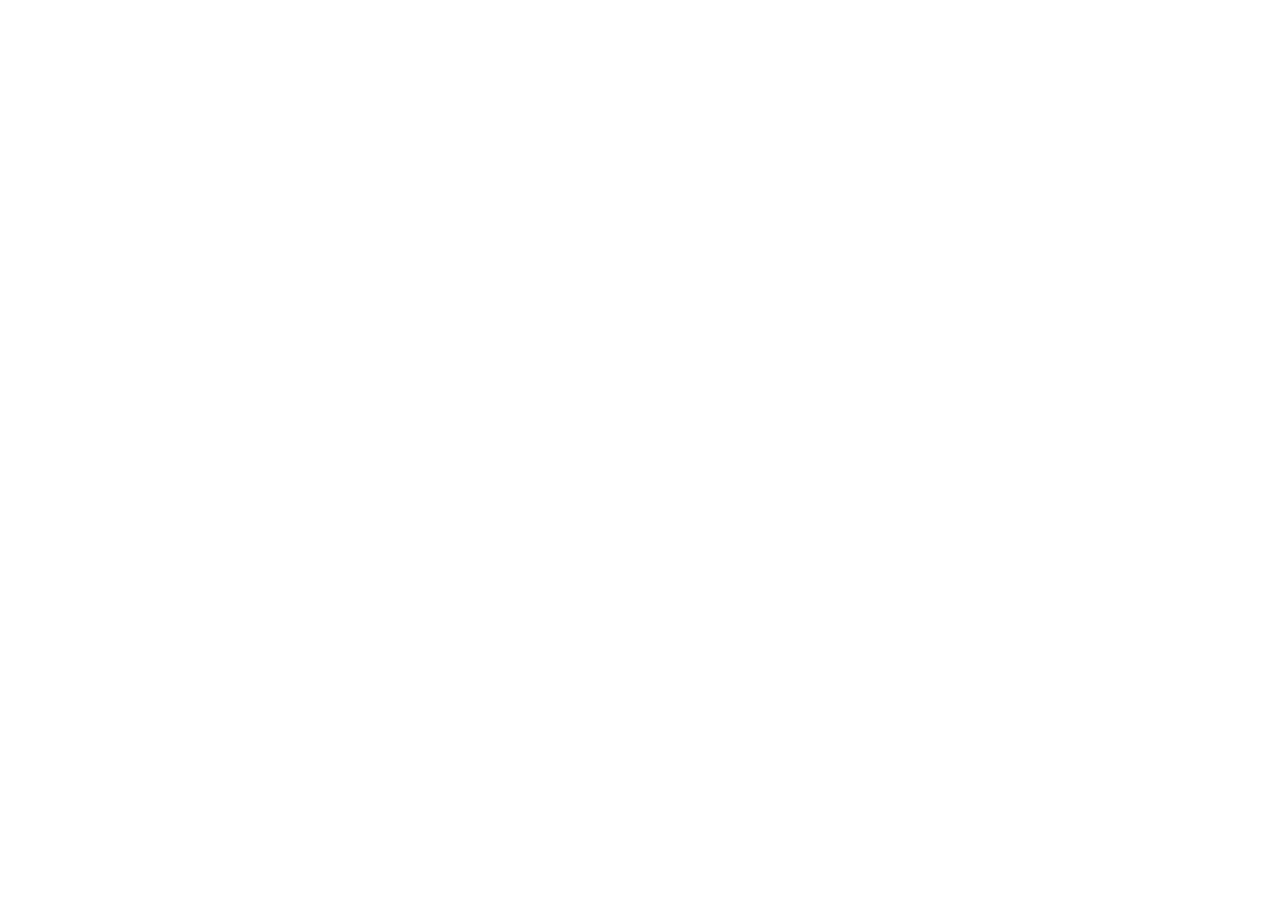
==== index.html @ eca18fe5 "fav icon || 1" ====
<!doctype html>
<html lang="ar" dir="rtl">

<head>
    <meta charset="utf-8">
    <meta name="viewport" content="width=device-width, initial-scale=1">

    <title>Romoz || رموز - الصفحة الرئيسية</title>

    <!-- Desription | Author | Keywords -->
    <meta name="description" content="Romoz Digital Agency">
    <meta name="keywords" content="Branding, Identity Design, Romoz, ramz, رموز, رمز, Tech-Driven Solutions">
    <meta name="author" content="Romoz Agency">
    <meta name="theme-color" content="#ffffff">

    <!-- Favicon -->
    <link rel="icon" type="image/png" href="./assets/media/favicon/favicon-96x96.png" sizes="96x96" />
    <link rel="icon" type="image/svg+xml" href="./assets/media/favicon/favicon.svg" />
    <link rel="shortcut icon" href="./assets/media/favicon/favicon.ico" />
    <link rel="apple-touch-icon" sizes="180x180" href="./assets/media/favicon/apple-touch-icon.png" />
    <meta name="apple-mobile-web-app-title" content="Romoz" />
    <link rel="manifest" href="./assets/media/favicon/site.webmanifest" />

    <!-- Fonts -->
   
    <link href="./assets/css/css.css.css" rel="stylesheet" />
</head>

<body>


    <!-- scripts -->
    <script src="./vendors/bootstrap.bundle.min.js"></script>
</body>

</html>
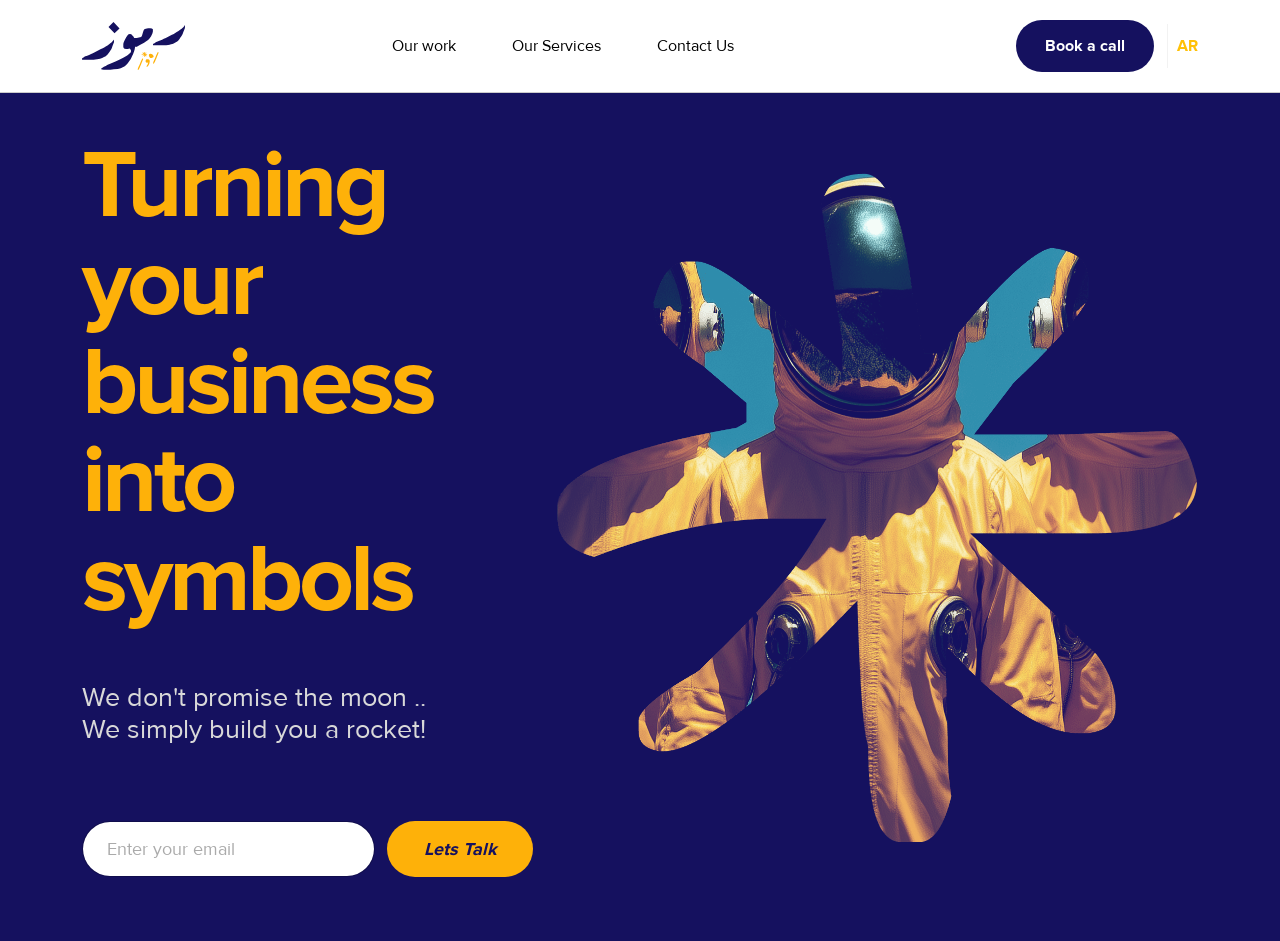
==== commit 02501762: "refactor: update CSS structure and add Proxima Nova font styles; modify HTML layout for improved hea" ====
--- a/index.html
+++ b/index.html
@@ -1,5 +1,5 @@
 <!doctype html>
-<html lang="ar" dir="rtl">
+<html lang="en" dir="ltr">
 
 <head>
     <meta charset="utf-8">
@@ -22,15 +22,78 @@
     <link rel="manifest" href="./assets/media/favicon/site.webmanifest" />
 
     <!-- Fonts -->
-   
-    <link href="./assets/css/css.css.css" rel="stylesheet" />
+
+    <link href="./assets/css/css.css" rel="stylesheet" />
 </head>
 
 <body>
 
+    <header class="rmz-header">
+        <div class="container">
+            <div class="rmz-header__content">
+                <nav class="navbar navbar-expand-lg navbar-light">
+                    <a class="navbar-brand" href="">
+                        <img src="./assets/media/logo1.svg" alt="Romoz Logo" />
+                    </a>
+                    <button class="navbar-toggler" type="button" data-bs-toggle="collapse" data-bs-target="#navbarNav"
+                        aria-controls="navbarNav" aria-expanded="false" aria-label="Toggle navigation">
+                        <span class="navbar-toggler-icon"></span>
+                    </button>
+                    <div class="collapse navbar-collapse" id="navbarNav">
+                        <ul class="navbar-nav ms-auto">
+                            <li class="nav-item">
+                                <a class="nav-link active" aria-current="page" href="">Our work</a>
+                            </li>
+                            <li class="nav-item">
+                                <a class="nav-link" href="">Our Services</a>
+                            </li>
+                            <li class="nav-item">
+                                <a class="nav-link" href="">Contact Us</a>
+                            </li>
+                        </ul>
+                    </div>
+                </nav>
+                <div class="header-toolbar">
+                    <a href="" class="rmz-btn btn-primary">Book a call</a>
+                    <a href="" class="rmz-btn btn-link text-warning">AR</a>
+                </div>
+            </div>
+        </div>
+
+    </header>
+
+    <main>
+        <section class="rmz-hero">
+            <div class="container">
+                <div class="row align-items-center">
+                    <div class="col-lg-5">
+                        <div class="rmz-hero__content">
+                            <h1 class="rmz-hero__title">Turning your business into symbols</h1>
+                            <p class="rmz-hero__desc">
+                                We don't promise the moon .. 
+                                <br>
+                                We simply build you a rocket!
+                            </p>
+                            <form>
+                                <div class="rmz-subscription-form">
+                                    <input type="email" class="form-control" placeholder="Enter your email" />
+                                    <button class="rmz-btn btn-secondary">Lets Talk</button>
+                                </div>
+                            </form>
+                        </div>
+                    </div>
+                    <div class="col-lg-7">
+                        <div class="rmz-hero__img">
+                            <img src="./assets/media/hero.png" alt="image of 3 astronauts" width="100%"/>
+                        </div>
+                    </div>
+                </div>
+            </div>
+        </section>
+    </main>
 
     <!-- scripts -->
-    <script src="./vendors/bootstrap.bundle.min.js"></script>
+    <script src="./assets/vendors/bootstrap.bundle.min.js"></script>
 </body>
 
 </html>
--- a/assets/css/css.css
+++ b/assets/css/css.css
@@ -0,0 +1,242 @@
+@import url("../vendors/bootstrap.min.css");
+
+/*=============*/
+/* Fonts */
+/* font weight light */
+@font-face {
+  font-family: "Proxima Nova";
+  src: url("../fonts/proximanova_light.otf");
+  src: url("../fonts/proximanova_light.otf") format("opentype");
+  font-weight: 300;
+  font-style: normal;
+}
+/* font weight normal */
+@font-face {
+  font-family: "Proxima Nova";
+  src: url("../fonts/proximanova_regular.ttf");
+  src: url("../fonts/proximanova_regular.ttf") format("truetype");
+  font-weight: 400;
+  font-style: normal;
+}
+/* font weight bold */
+@font-face {
+  font-family: "Proxima Nova";
+  src: url("../fonts/proximanova_bold.otf");
+  src: url("../fonts/proximanova_bold.otf") format("opentype");
+  font-weight: 700;
+  font-style: normal;
+}
+/* font weight Extar bold */
+@font-face {
+  font-family: "Proxima Nova";
+  src: url("../fonts/proximanova_extrabold.otf");
+  src: url("../fonts/proximanova_extrabold.otf") format("opentype");
+  font-weight: 900;
+  font-style: normal;
+}
+/* font weight heavy */
+@font-face {
+  font-family: "Proxima Nova";
+  src: url("../fonts/proximanova_black.ttf");
+  src: url("../fonts/proximanova_black.otf") format("opentype"),
+    url("../fonts/proximanova_black.ttf") format("truetype");
+  font-weight: 900;
+  font-style: normal;
+}
+
+/*=============*/
+/* Reset Style */
+body,
+h1,
+h2,
+h3,
+h4,
+h5,
+h6,
+p {
+  margin: 0;
+}
+a {
+  text-decoration: none;
+  transition: 0.2s all ease-in-out;
+  cursor: pointer;
+}
+a:-webkit-any-link:focus-visible {
+  outline: 0px;
+}
+p {
+  margin: 0;
+}
+ul {
+  list-style: none;
+  padding: 0;
+  margin: 0;
+}
+img {
+  width: 100%;
+}
+/*=============*/
+/* Body | RTL */
+body {
+  color: var(--clr-body);
+  background: var(--bg-body);
+  font-size: 16px;
+  font-weight: 400;
+  font-family: "Proxima Nova", sans-serif;
+}
+/*=============*/
+/* Variables */
+:root {
+  --bg-body: #ffffff;
+  --clr-body: #000000;
+  --clr-primary: #15115f;
+  --clr-secondary: #feb109;
+  --clr-warning: #f7a022;
+  --clr-success: #09ca5f;
+  --clr-gray: #c2c6cd;
+  --clr-gray-1: #edeffe;
+}
+/*=============*/
+/* Components */
+.rmz-btn {
+  display: inline-flex;
+  align-items: center;
+  justify-content: center;
+  padding: 16px 29px;
+  border-radius: 40vw;
+  text-decoration: none;
+  font-size: 16px;
+  line-height: 20px;
+  font-weight: 600;
+}
+.rmz-btn.btn-primary {
+  background: var(--clr-primary);
+  color: white;
+}
+.rmz-btn.btn-link {
+  padding: 0;
+}
+.rmz-btn.btn-secondary{
+  background: var(--clr-secondary);
+  color: var(--clr-primary);
+ 
+}
+/*=============*/
+/* Header */
+.rmz-header {
+  border-bottom: 1px solid rgba(0, 0, 0, 0.2);
+}
+.rmz-header .rmz-header__content {
+  display: flex;
+  align-items: center;
+  justify-content: space-between;
+  gap: 1rem;
+  padding: 20px 0;
+}
+.rmz-header .rmz-header__content .navbar {
+  flex: 1.5;
+  padding-block: 0;
+}
+.rmz-header .rmz-header__content .navbar .navbar-collapse {
+  justify-content: center;
+}
+.rmz-header .rmz-header__content .navbar-nav {
+  gap: 2.5rem;
+  justify-content: flex-end;
+  width: 100%;
+}
+.rmz-header .rmz-header__content .navbar-brand {
+  padding: 0;
+}
+.rmz-header .rmz-header__content .navbar-nav .nav-link {
+  color: #000000;
+  font-weight: 400;
+  font-size: 1rem;
+  line-height: 20px;
+}
+.rmz-header .rmz-header__content .header-toolbar {
+  flex: 1;
+  display: flex;
+  align-items: center;
+  justify-content: flex-end;
+  gap: 23px;
+  position: relative;
+  flex-wrap: wrap;
+}
+.rmz-header .rmz-header__content .header-toolbar:before {
+  content: "";
+  position: absolute;
+  width: 1px;
+  height: 44px;
+  inset-inline-end: 30px;
+  background-color: #000000;
+  opacity: 0.05;
+}
+/*=============*/
+/* Hero */
+.rmz-hero {
+  background: var(--clr-primary);
+  padding-block: 2.8rem 4rem;
+  padding-inline: 1.5rem;
+}
+.rmz-hero .rmz-hero__content .rmz-hero__title {
+  font-size: 96px;
+  font-weight: 700;
+  line-height: 98.5px;
+  letter-spacing: -4px;
+  color: var(--clr-secondary);
+  margin-bottom: 52px;
+}
+.rmz-hero .rmz-hero__content .rmz-hero__desc {
+  font-size: 27px;
+  font-weight: 400;
+  line-height: 32px;
+  color: #d9d9d9;
+  margin-bottom: 75px;
+}
+.rmz-hero .rmz-subscription-form {
+  display: flex;
+  align-items: center;
+  gap: 12px;
+}
+.rmz-hero .rmz-subscription-form .form-control {
+  padding: 16px 24px;
+  font-size: 18px;
+  font-weight: 400;
+  line-height: 18px;
+  color: #AAAAAA;
+  border-radius: 4vw;
+  max-width: 75%;
+  border: 1px solid rgba(0, 0, 0 ,0.2);
+  color: #000;
+  max-width: 340px;
+}
+.rmz-hero .rmz-subscription-form .form-control::placeholder{color:#AAAAAA;}
+.rmz-hero .rmz-subscription-form .form-control:focus-visible,
+.rmz-hero .rmz-subscription-form .form-control:focus{
+  box-shadow: 0 0 0px 2px var(--clr-secondary);
+  border-color: var(--clr-secondary);
+}
+.rmz-hero .rmz-subscription-form .rmz-btn{
+  font-size: 18px;
+  font-style: italic;
+  font-weight: 700;
+  line-height: 20px;
+  min-width: 146px;
+  border-color: transparent;
+}
+.rmz-hero .rmz-subscription-form .rmz-btn:focus,
+.rmz-hero .rmz-subscription-form .rmz-btn:focus-visible {
+    border-color: var(--clr-primary);
+    outline: 2px solid var(--clr-secondary);
+}
+.rmz-hero .rmz-hero__img {
+  max-width: 640px;
+  mix-blend-mode: lighten;
+}
+
+/*=============*/
+/* General */
+.text-warning {
+  color: var(--clr-warning);
+}
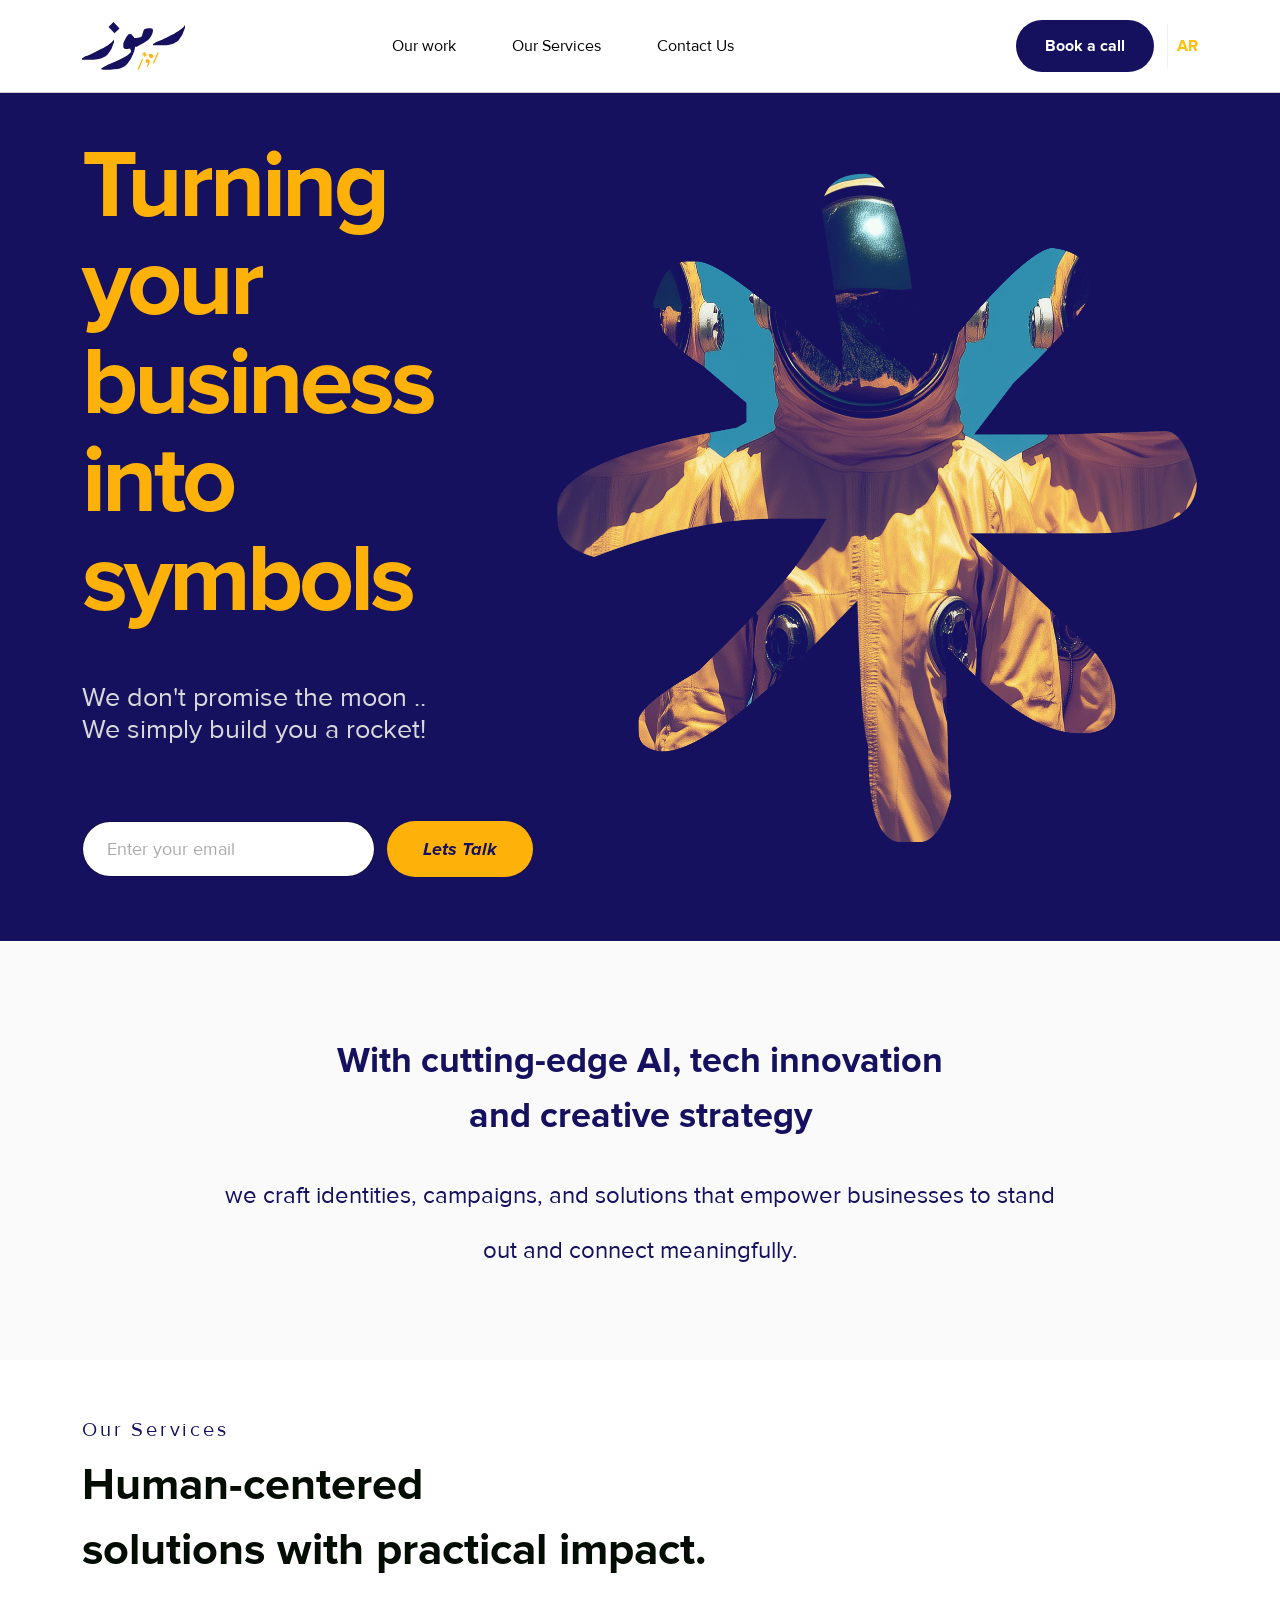
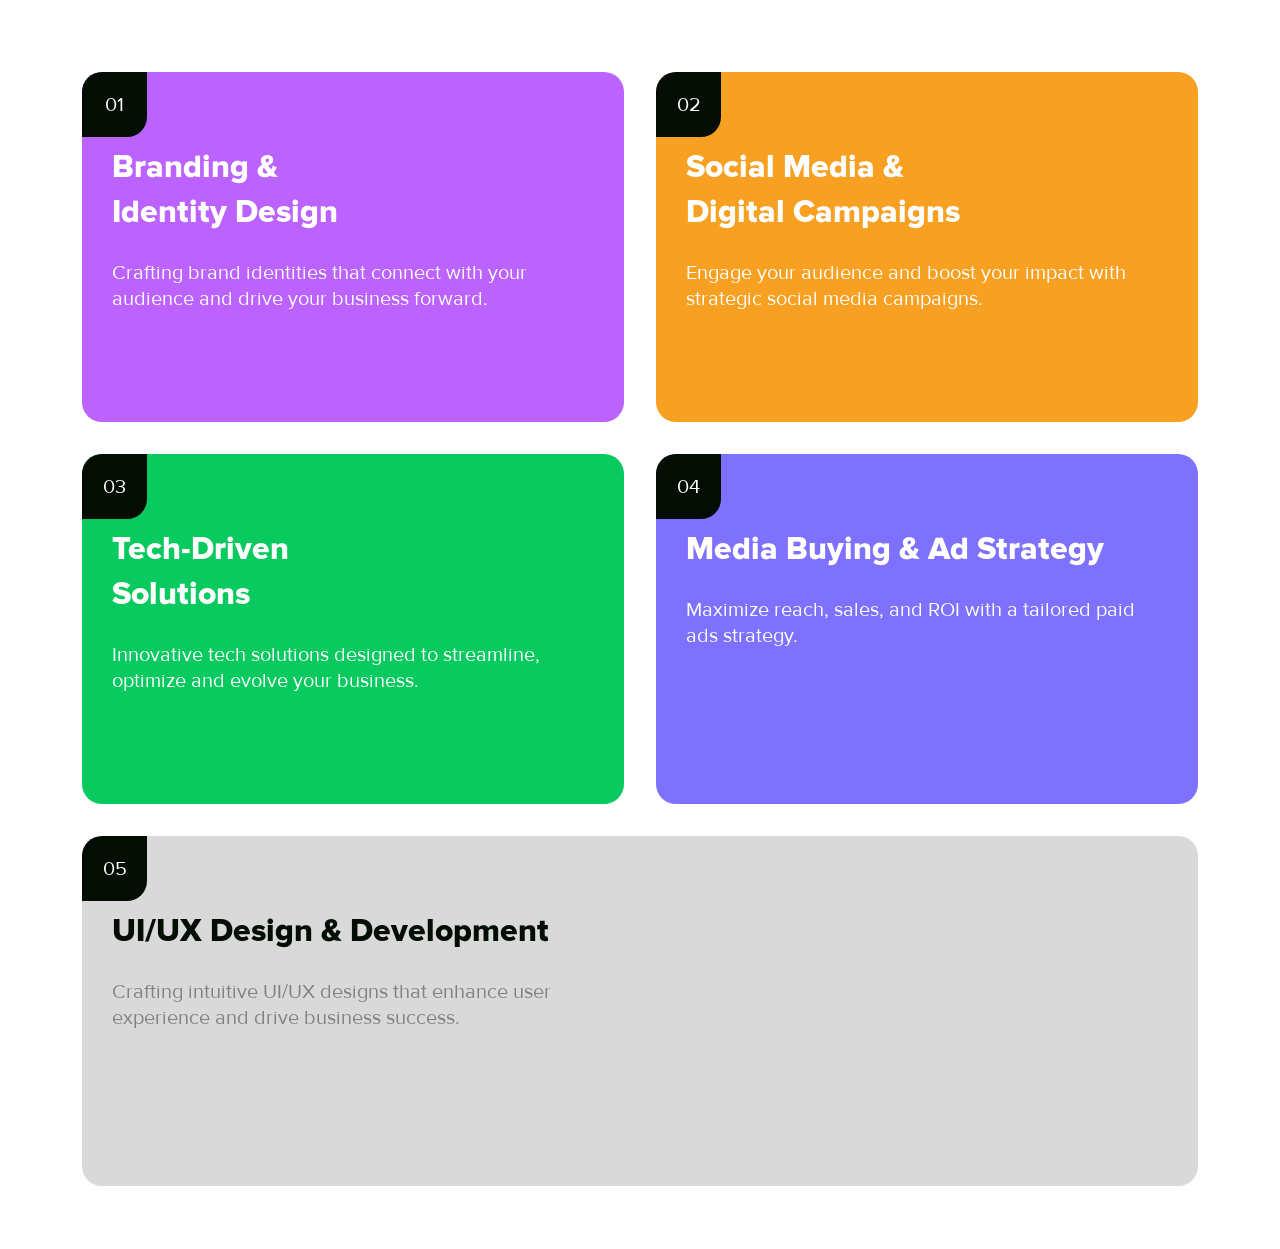
==== commit fce45d5c: "feat: add Proxima Nova font styles and new sections for About and Services in HTML" ====
--- a/index.html
+++ b/index.html
@@ -70,7 +70,7 @@
                         <div class="rmz-hero__content">
                             <h1 class="rmz-hero__title">Turning your business into symbols</h1>
                             <p class="rmz-hero__desc">
-                                We don't promise the moon .. 
+                                We don't promise the moon ..
                                 <br>
                                 We simply build you a rocket!
                             </p>
@@ -84,10 +84,69 @@
                     </div>
                     <div class="col-lg-7">
                         <div class="rmz-hero__img">
-                            <img src="./assets/media/hero.png" alt="image of 3 astronauts" width="100%"/>
+                            <img src="./assets/media/hero.png" alt="image of 3 astronauts" width="100%" />
                         </div>
                     </div>
                 </div>
+            </div>
+        </section>
+
+        <section class="rmz-about">
+            <div class="container">
+                <div class="row justify-content-center">
+                    <div class="col-lg-9 col-md-12">
+                        <div class="rmz-about__content">
+                            <h2 class="rmz-about__title">With cutting-edge AI, tech innovation and creative strategy
+                            </h2>
+                            <p class="rmz-about__desc">
+                                we craft identities, campaigns, and solutions that empower businesses to stand out and
+                                connect meaningfully.
+                            </p>
+                        </div>
+                    </div>
+                </div>
+            </div>
+        </section>
+
+        <section class="rmz-services">
+            <div class="container">
+                <h2 class="rmz-services__subtitle">Our Services</h2>
+                <h3 class="rmz-services__title">
+                    <span>Human-centered </span>
+                    solutions with practical impact.
+                </h3>
+                <ul class="rmz-services__list">
+                    <li class="service-item">
+                        <h4 class="service-item__title">Branding & Identity Design</h4>
+                        <p class="service-item__desc">
+                            Crafting brand identities that connect with your audience and drive your business forward.
+                        </p>
+                    </li>
+                    <li class="service-item">
+                        <h4 class="service-item__title">Social Media & Digital Campaigns</h4>
+                        <p class="service-item__desc">
+                            Engage your audience and boost your impact with strategic social media campaigns.
+                        </p>
+                    </li>
+                    <li class="service-item">
+                        <h4 class="service-item__title">Tech-Driven Solutions</h4>
+                        <p class="service-item__desc">
+                            Innovative tech solutions designed to streamline, optimize and evolve your business.
+                        </p>
+                    </li>
+                    <li class="service-item">
+                        <h4 class="service-item__title">Media Buying & Ad Strategy</h4>
+                        <p class="service-item__desc">
+                            Maximize reach, sales, and ROI with a tailored paid ads strategy.
+                        </p>
+                    </li>
+                    <li class="service-item">
+                        <h4 class="service-item__title">UI/UX Design & Development</h4>
+                        <p class="service-item__desc">
+                            Crafting intuitive UI/UX designs that enhance user experience and drive business success.
+                        </p>
+                    </li>
+                </ul>
             </div>
         </section>
     </main>
--- a/assets/css/css.css
+++ b/assets/css/css.css
@@ -26,15 +26,23 @@
   font-weight: 700;
   font-style: normal;
 }
+/* font weight bold talic */
+@font-face {
+  font-family: "Proxima Nova";
+  src: url("../fonts/proximanova_boldit.otf");
+  src: url("../fonts/proximanova_boldit.otf") format("opentype");
+  font-weight: 700;
+  font-style: italic;
+}
 /* font weight Extar bold */
 @font-face {
   font-family: "Proxima Nova";
   src: url("../fonts/proximanova_extrabold.otf");
   src: url("../fonts/proximanova_extrabold.otf") format("opentype");
-  font-weight: 900;
-  font-style: normal;
-}
-/* font weight heavy */
+  font-weight: 800;
+  font-style: normal;
+}
+/* font weight black */
 @font-face {
   font-family: "Proxima Nova";
   src: url("../fonts/proximanova_black.ttf");
@@ -42,6 +50,14 @@
     url("../fonts/proximanova_black.ttf") format("truetype");
   font-weight: 900;
   font-style: normal;
+}
+/* font weight black Italic*/
+@font-face {
+  font-family: "Proxima Nova";
+  src: url("../fonts/proximanova_blackit.otf");
+  src: url("../fonts/proximanova_blackit.otf") format("opentype");
+  font-weight: 900;
+  font-style: italic;
 }
 
 /*=============*/
@@ -95,6 +111,9 @@
   --clr-success: #09ca5f;
   --clr-gray: #c2c6cd;
   --clr-gray-1: #edeffe;
+
+  --clr-third: #BB62FF;
+  --clr-info: #7E71FE;
 }
 /*=============*/
 /* Components */
@@ -116,10 +135,9 @@
 .rmz-btn.btn-link {
   padding: 0;
 }
-.rmz-btn.btn-secondary{
+.rmz-btn.btn-secondary {
   background: var(--clr-secondary);
   color: var(--clr-primary);
- 
 }
 /*=============*/
 /* Header */
@@ -204,20 +222,22 @@
   font-size: 18px;
   font-weight: 400;
   line-height: 18px;
-  color: #AAAAAA;
+  color: #aaaaaa;
   border-radius: 4vw;
   max-width: 75%;
-  border: 1px solid rgba(0, 0, 0 ,0.2);
+  border: 1px solid rgba(0, 0, 0, 0.2);
   color: #000;
   max-width: 340px;
 }
-.rmz-hero .rmz-subscription-form .form-control::placeholder{color:#AAAAAA;}
+.rmz-hero .rmz-subscription-form .form-control::placeholder {
+  color: #aaaaaa;
+}
 .rmz-hero .rmz-subscription-form .form-control:focus-visible,
-.rmz-hero .rmz-subscription-form .form-control:focus{
+.rmz-hero .rmz-subscription-form .form-control:focus {
   box-shadow: 0 0 0px 2px var(--clr-secondary);
   border-color: var(--clr-secondary);
 }
-.rmz-hero .rmz-subscription-form .rmz-btn{
+.rmz-hero .rmz-subscription-form .rmz-btn {
   font-size: 18px;
   font-style: italic;
   font-weight: 700;
@@ -227,16 +247,140 @@
 }
 .rmz-hero .rmz-subscription-form .rmz-btn:focus,
 .rmz-hero .rmz-subscription-form .rmz-btn:focus-visible {
-    border-color: var(--clr-primary);
-    outline: 2px solid var(--clr-secondary);
+  border-color: var(--clr-primary);
+  outline: 2px solid var(--clr-secondary);
 }
 .rmz-hero .rmz-hero__img {
   max-width: 640px;
   mix-blend-mode: lighten;
 }
+/*=============*/
+/* About */
+.rmz-about {
+  background: #fafafa;
+  padding-block: 93px 82px;
+  padding-inline: 24px;
+  position: relative;
+}
+.rmz-about .rmz-about__content .rmz-about__title {
+  font-size: 36px;
+  font-weight: 700;
+  line-height: 55px;
+  text-align: center;
+
+  margin-inline: auto;
+  color: var(--clr-primary);
+  margin-bottom: 24px;
+}
+@media screen and (min-width: 992px) {
+  .rmz-about .rmz-about__content .rmz-about__title {
+    max-width: 640px;
+  }
+}
+.rmz-about .rmz-about__content .rmz-about__desc {
+  font-size: 24px;
+  font-weight: 400;
+  line-height: 55px;
+  text-align: center;
+  color: var(--clr-primary);
+}
+/*=============*/
+/* Services */
+.rmz-services {
+  padding: 63px;
+  position: relative;
+}
+.rmz-services .rmz-services__subtitle {
+  font-size: 20px;
+  font-weight: 400;
+  line-height: 14px;
+  letter-spacing: 2.8px;
+  margin-bottom: 1rem;
+  color: var(--clr-primary);
+}
+.rmz-services .rmz-services__title {
+  font-size: 45px;
+  font-weight: 700;
+  line-height: 64.4px;
+  color: #030d03;
+  margin-bottom: 90px;
+}
+@media screen and (min-width: 992px) {
+  .rmz-services .rmz-services__title > span {
+    display: block;
+  }
+}
+.rmz-services .rmz-services__list {
+  display: flex;
+  align-items: center;
+  gap: 32px;
+  flex-wrap: wrap;
+  counter-reset: service-counter;
+}
+.rmz-services .rmz-services__list .service-item {
+  min-height: 350px;
+  min-width: 356px;
+  padding: 74px 30px 50px;
+  flex: 1 0 30%;
+  border-radius: 20px;
+  background: #D9D9D9;
+  position: relative;
+  counter-increment: service-counter;
+}
+.rmz-services .rmz-services__list .service-item::before {
+  content: counter(service-counter, decimal-leading-zero);
+  width: 65px;
+  height: 65px;
+  position: absolute;
+  top: 0;
+  inset-inline-start: 0;
+  display: flex;
+  align-items: center;
+  justify-content: center;
+  font-size: 20px;
+  font-weight: 500;
+  line-height: 26px;
+  color: white;
+  /* background: var(--clr-primary); */
+  background: #030D03;
+  border-start-start-radius: 20px;
+  border-end-end-radius: 20px;
+}
+.rmz-services .rmz-services__list .service-item .service-item__title {
+  font-size: 32px;
+  font-weight: 800;
+  line-height: 44.8px;
+  color: #030D03;
+  margin-bottom: 24px;
+}
+.rmz-services .rmz-services__list .service-item .service-item__desc {
+  font-size: 20px;
+  font-weight: 400;
+  line-height: 26px;
+  color: #818181;
+}
+@media screen and (min-width: 992px) {
+  .rmz-services .rmz-services__list .service-item .service-item__desc {max-width: 456px;}
+  .rmz-services .rmz-services__list .service-item:first-child .service-item__title,
+  .rmz-services .rmz-services__list .service-item:nth-child(2) .service-item__title,
+  .rmz-services .rmz-services__list .service-item:nth-child(3) .service-item__title{max-width: 280px;}
+}
+
+.rmz-services .rmz-services__list .service-item:first-child{background: var(--clr-third);}
+.rmz-services .rmz-services__list .service-item:nth-child(2){background: var(--clr-warning);}
+.rmz-services .rmz-services__list .service-item:nth-child(3){background: var(--clr-success);}
+.rmz-services .rmz-services__list .service-item:nth-child(4){background: var(--clr-info);}
+.rmz-services .rmz-services__list .service-item:first-child .service-item__title,
+.rmz-services .rmz-services__list .service-item:first-child .service-item__desc,
+.rmz-services .rmz-services__list .service-item:nth-child(2) .service-item__title,
+.rmz-services .rmz-services__list .service-item:nth-child(2) .service-item__desc,
+.rmz-services .rmz-services__list .service-item:nth-child(3) .service-item__title,
+.rmz-services .rmz-services__list .service-item:nth-child(3) .service-item__desc,
+.rmz-services .rmz-services__list .service-item:nth-child(4) .service-item__title,
+.rmz-services .rmz-services__list .service-item:nth-child(4) .service-item__desc{color: white}
 
 /*=============*/
 /* General */
 .text-warning {
   color: var(--clr-warning);
-}
+}
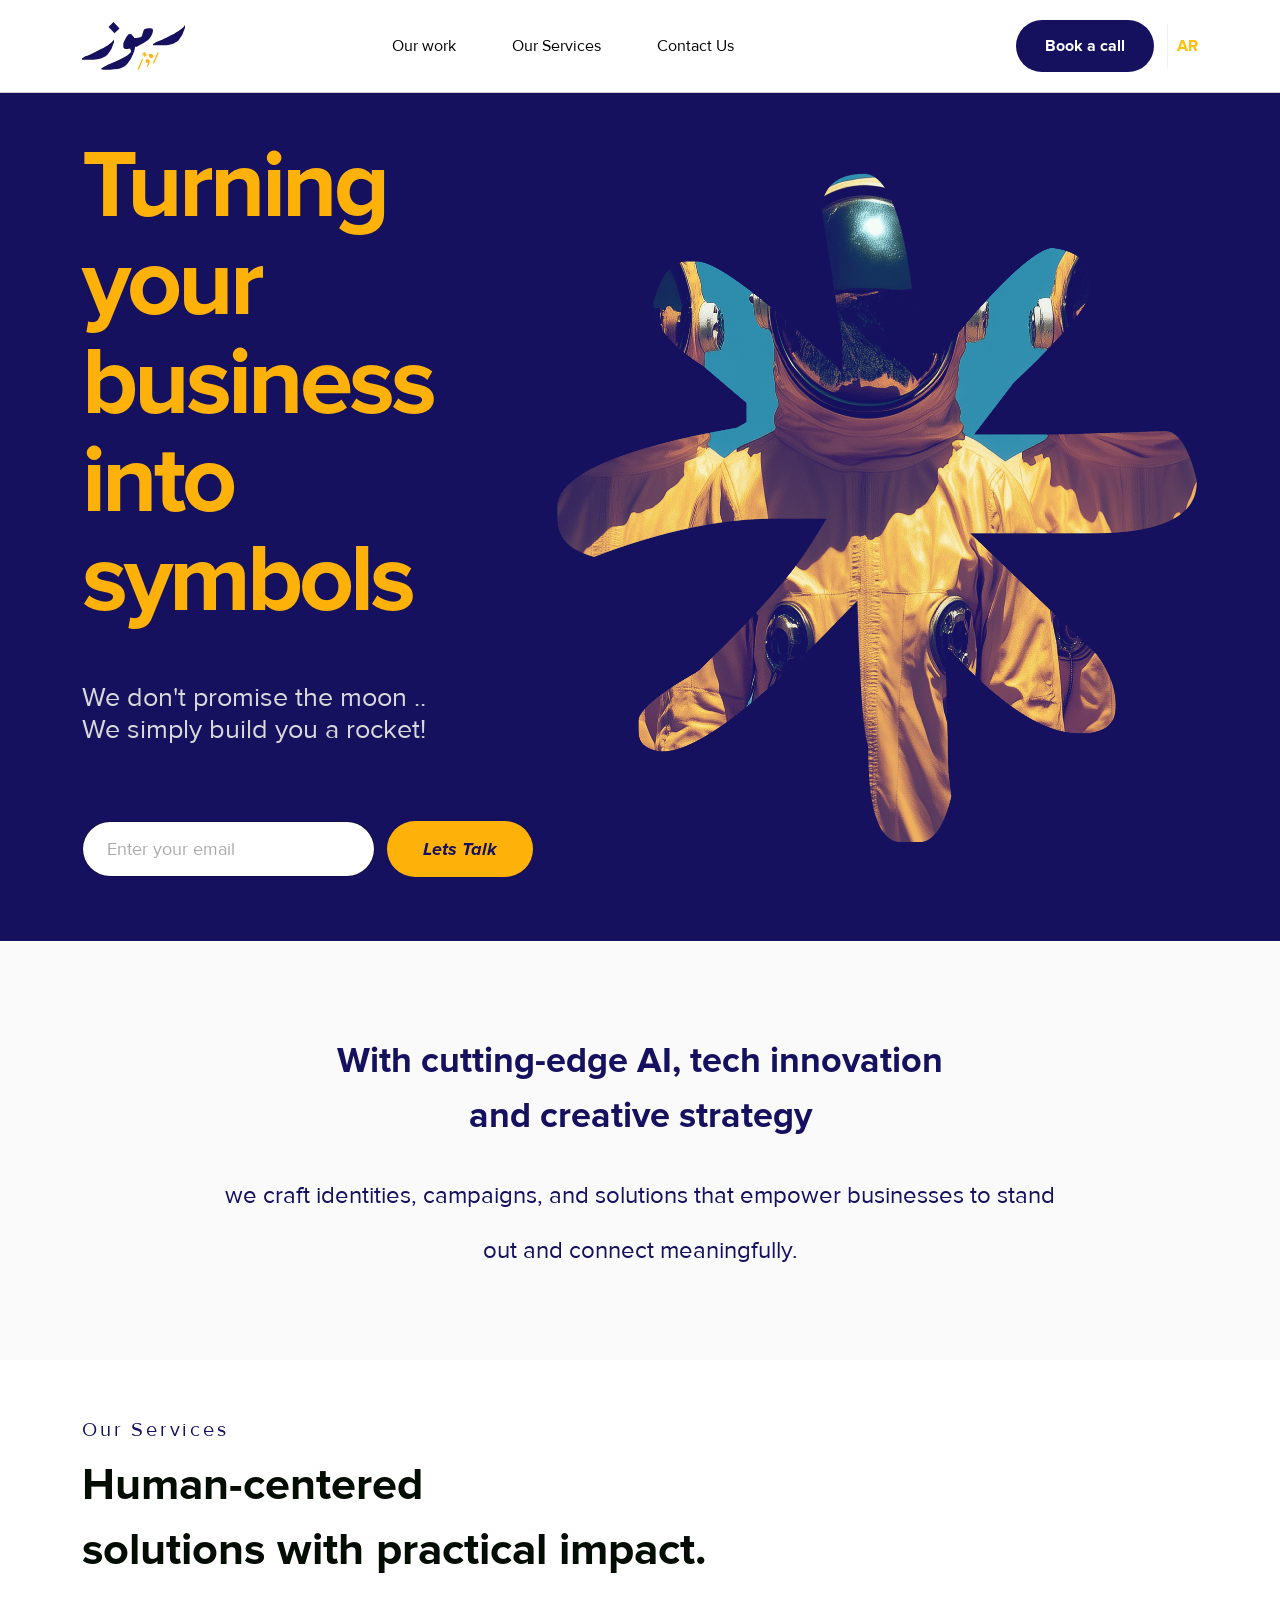
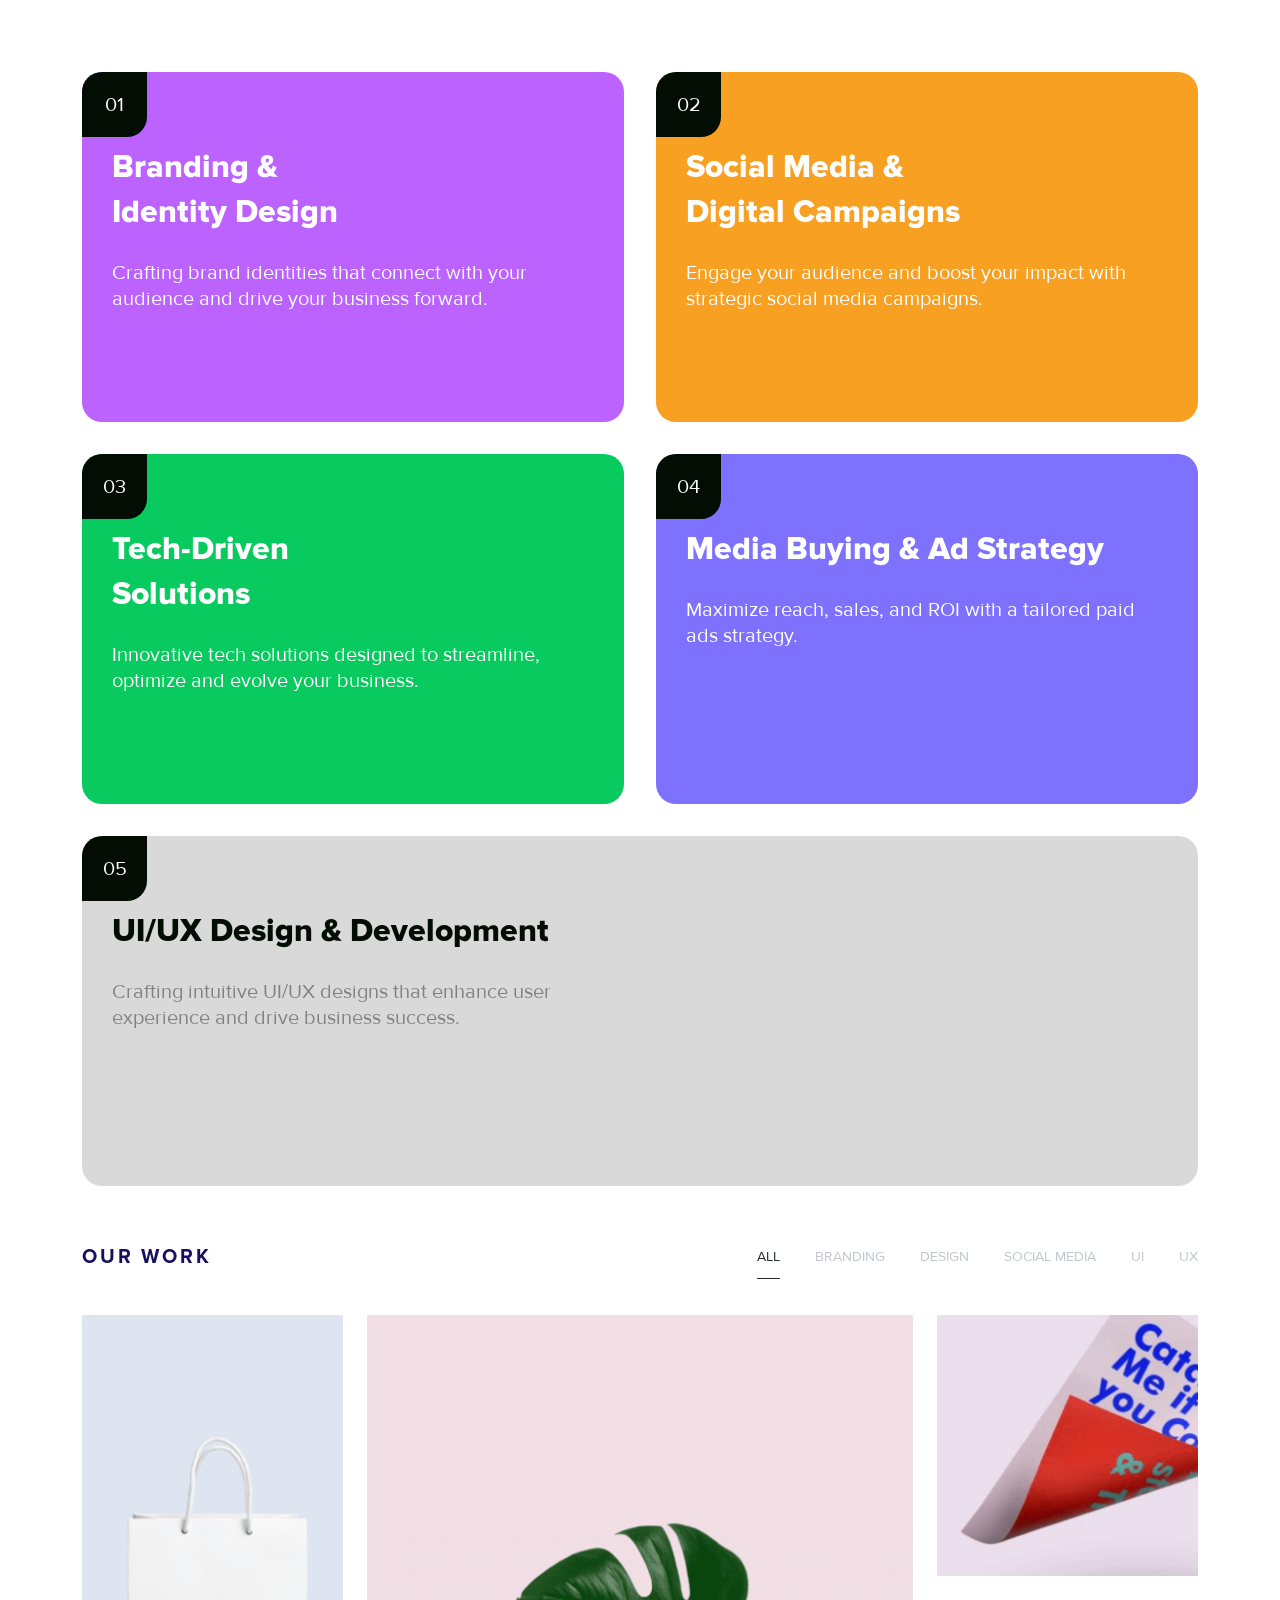
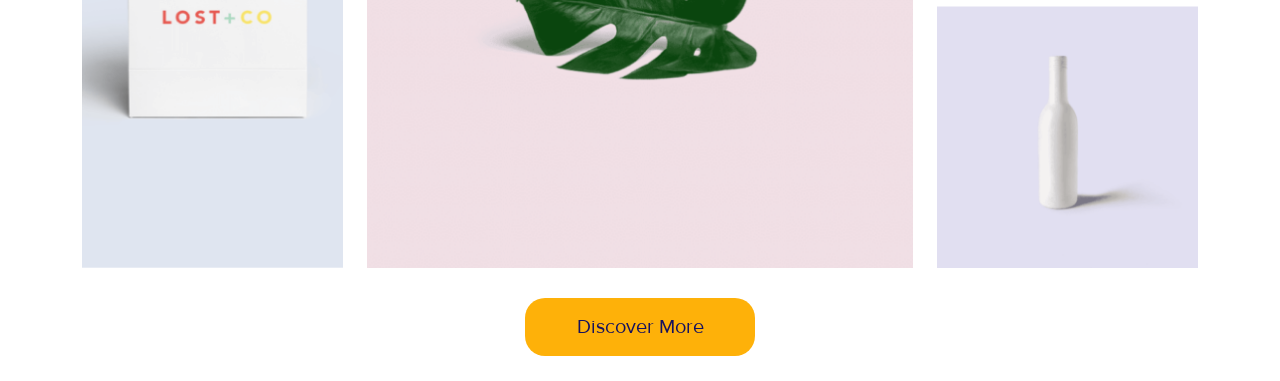
==== commit 4500b898: "feat: add portfolio section with filtering functionality and styles" ====
--- a/index.html
+++ b/index.html
@@ -149,6 +149,85 @@
                 </ul>
             </div>
         </section>
+
+        <section class="rmz-portfolio">
+            <div class="container">
+                <div class="rmz-portfolio__content">
+                    <div class="rmz-portfolio__header">
+                        <h2 class="rmz-portfolio__title">Our Work</h2>
+                        <div class="rmz-portfolio__filter">
+                            <button class="rmz-btn filter-btn active" data-filter="all">All</button>
+                            <button class="rmz-btn filter-btn" data-toggle=".branding">Branding</button>
+                            <button class="rmz-btn filter-btn" data-toggle=".design">Design</button>
+                            <button class="rmz-btn filter-btn" data-toggle=".social">Social Media</button>
+                            <button class="rmz-btn filter-btn" data-toggle=".ui">UI</button>
+                            <button class="rmz-btn filter-btn" data-toggle=".ux">UX</button>
+                        </div>
+                    </div>
+                    <div class="rmz-portfolio__items portfolio">
+                        <div class="row">
+                            <div class="col-lg-3 branding mix">
+                                <div class="portfolio-item">
+                                    <img src="./assets/media/portfolio/branding.png" alt="Branding Project 1" />
+                                </div>
+                            </div>
+                            <div class="col-lg-6 social branding mix">
+                                <div class="portfolio-item">
+                                    <img src="./assets/media/portfolio/social.png" alt="Social Media Project 1" />
+                                </div>
+                            </div>
+                            <div class="col-lg-3">
+                                <div class="row">
+                                    <div class="col-12 ui ux mix">
+                                        <div class="portfolio-item">
+                                            <img src="./assets/media/portfolio/ui.png" alt="ui Project 1" />
+                                        </div>
+                                    </div>
+                                    <div class="col-12 ux mix">
+                                        <div class="portfolio-item">
+                                            <img src="./assets/media/portfolio/ux.png" alt="UX Project 1" />
+                                        </div>
+                                    </div>
+                                </div>
+                            </div>
+                        </div>
+                    </div>
+
+                    <div class="rmz-portfolio__more">
+                        <a href="" class="rmz-btn btn-secondary">Discover More</a>
+                    </div>
+                    
+                </div>
+            </div>
+        </section>
+
+        <!--=================== SLICK =====================-->
+        <!-- <link rel='stylesheet' type='text/css' href='vendor/slick/slick.css'> -->
+         <!-- =================== MIXITUP =====================-->
+         <!-- <script type='text/javascript' src='./assets/vendors/jquery-3.2.1.min.js'></script> -->
+        <script type='text/javascript' src='./assets/vendors/mixitup.min.js'></script>
+        <script>
+            document.addEventListener("DOMContentLoaded", function () {
+                var portfolioItem = document.querySelector('.rmz-portfolio');
+                if (portfolioItem) {
+                    var mixer = mixitup(portfolioItem, {
+                        controls: {
+                            scope: 'local'
+                        }
+                    });
+                }
+            });
+        // var portfolio_item = $('.rmz-portfolio');
+        // if (portfolio_item.length) {
+        //     var mixer = mixitup(portfolio_item, {
+        //         controls:{
+        //             scope: 'local'
+        //         }
+        //     });
+        // };
+        </script>
+        <!-- =================== SLICK =====================-->
+        <!-- <script type='text/javascript' src='vendor/slick/slick.min.js'></script> -->
     </main>
 
     <!-- scripts -->
--- a/assets/css/css.css
+++ b/assets/css/css.css
@@ -380,6 +380,75 @@
 .rmz-services .rmz-services__list .service-item:nth-child(4) .service-item__desc{color: white}
 
 /*=============*/
+/* Portfolio */
+.rmz-portfolio__header {
+  display: flex;
+  align-items: center;
+  justify-content: space-between;
+  gap: 16px;
+  margin-bottom: 50px;
+}
+.rmz-portfolio__header .rmz-portfolio__title {
+  font-family: Proxima Nova;
+  font-size: 20px;
+  font-weight: 700;
+  line-height: 14px;
+  letter-spacing: 2.8px;
+  color: var(--clr-primary);
+  text-transform: uppercase;
+}
+.rmz-portfolio__header .rmz-portfolio__filter {
+  display: flex;
+  align-items: center;
+  gap: 35px;
+}
+.rmz-portfolio__header .rmz-portfolio__filter .rmz-btn.filter-btn {
+  padding: 0;
+  border: 0;
+  background: transparent;
+  font-size: 14px;
+  font-weight: 500;
+  line-height: 16px;
+  color: #C2C6CD;
+  text-transform: uppercase;
+  position: relative;
+}
+.rmz-portfolio__header .rmz-portfolio__filter .rmz-btn.filter-btn::before{
+  content: '';
+  position: absolute;
+  width: 0;
+  height: 1px;
+  background: #272B2B;
+  bottom: -14px;
+  transition: 0.3s width ease-in-out;
+}
+.rmz-portfolio__header .rmz-portfolio__filter .rmz-btn.filter-btn.mixitup-control-active,
+.rmz-portfolio__header .rmz-portfolio__filter .rmz-btn.filter-btn:hover{color: #272B2B;}
+.rmz-portfolio__header .rmz-portfolio__filter .rmz-btn.filter-btn.mixitup-control-active::before,
+.rmz-portfolio__header .rmz-portfolio__filter .rmz-btn.filter-btn:hover::before{width: 100%;}
+
+.rmz-portfolio__items .row .row{height: calc(100% - 30px);}
+.rmz-portfolio__items .portfolio-item {
+  height:  calc(100% - 30px);
+  align-items: stretch;
+  display: flex;
+  margin-bottom: 30px;
+}
+.rmz-portfolio__items .portfolio-item img {
+  object-fit: cover;
+}
+.rmz-portfolio__more {
+  text-align: center;
+  margin-bottom: 25px;
+}
+.rmz-portfolio__more .rmz-btn {
+  border-radius: 20px;
+  font-size: 20px;
+  line-height: 26px;
+  min-width: 230px;
+  font-weight: 400;
+}
+/*=============*/
 /* General */
 .text-warning {
   color: var(--clr-warning);
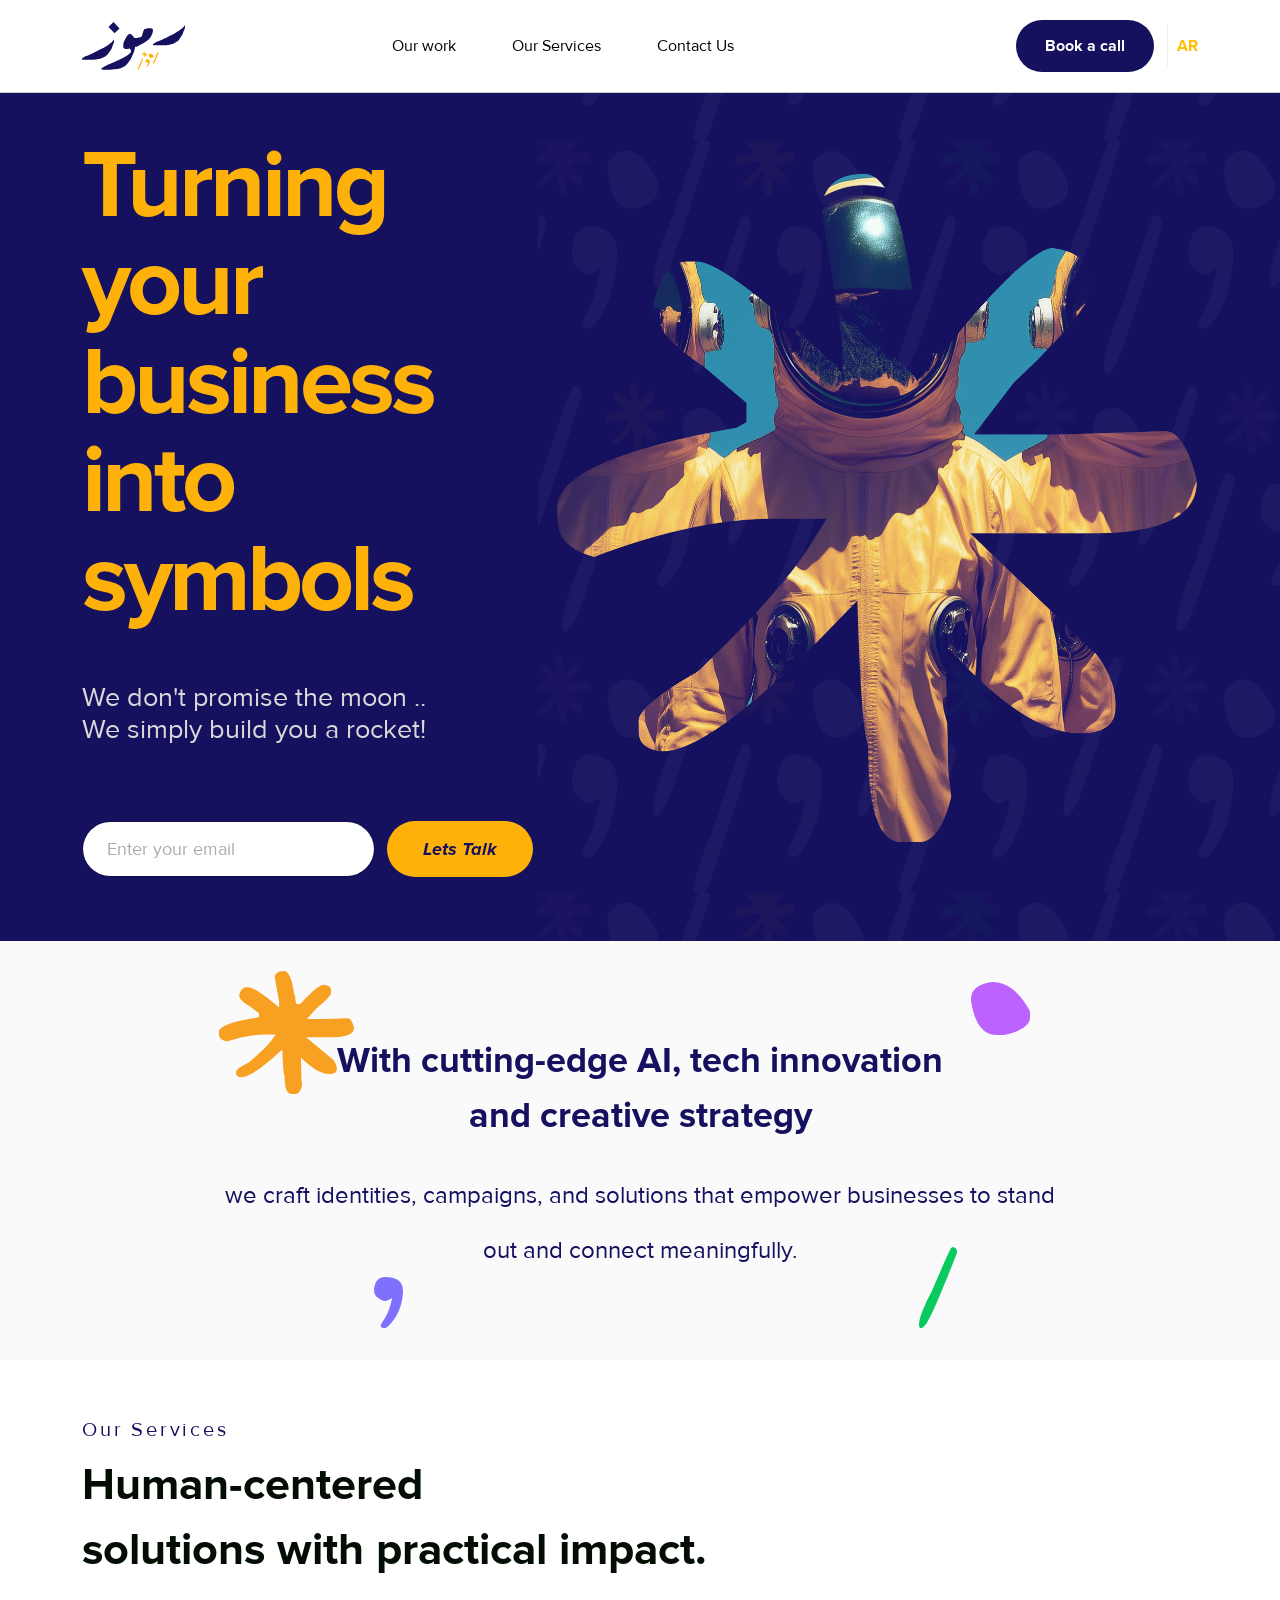
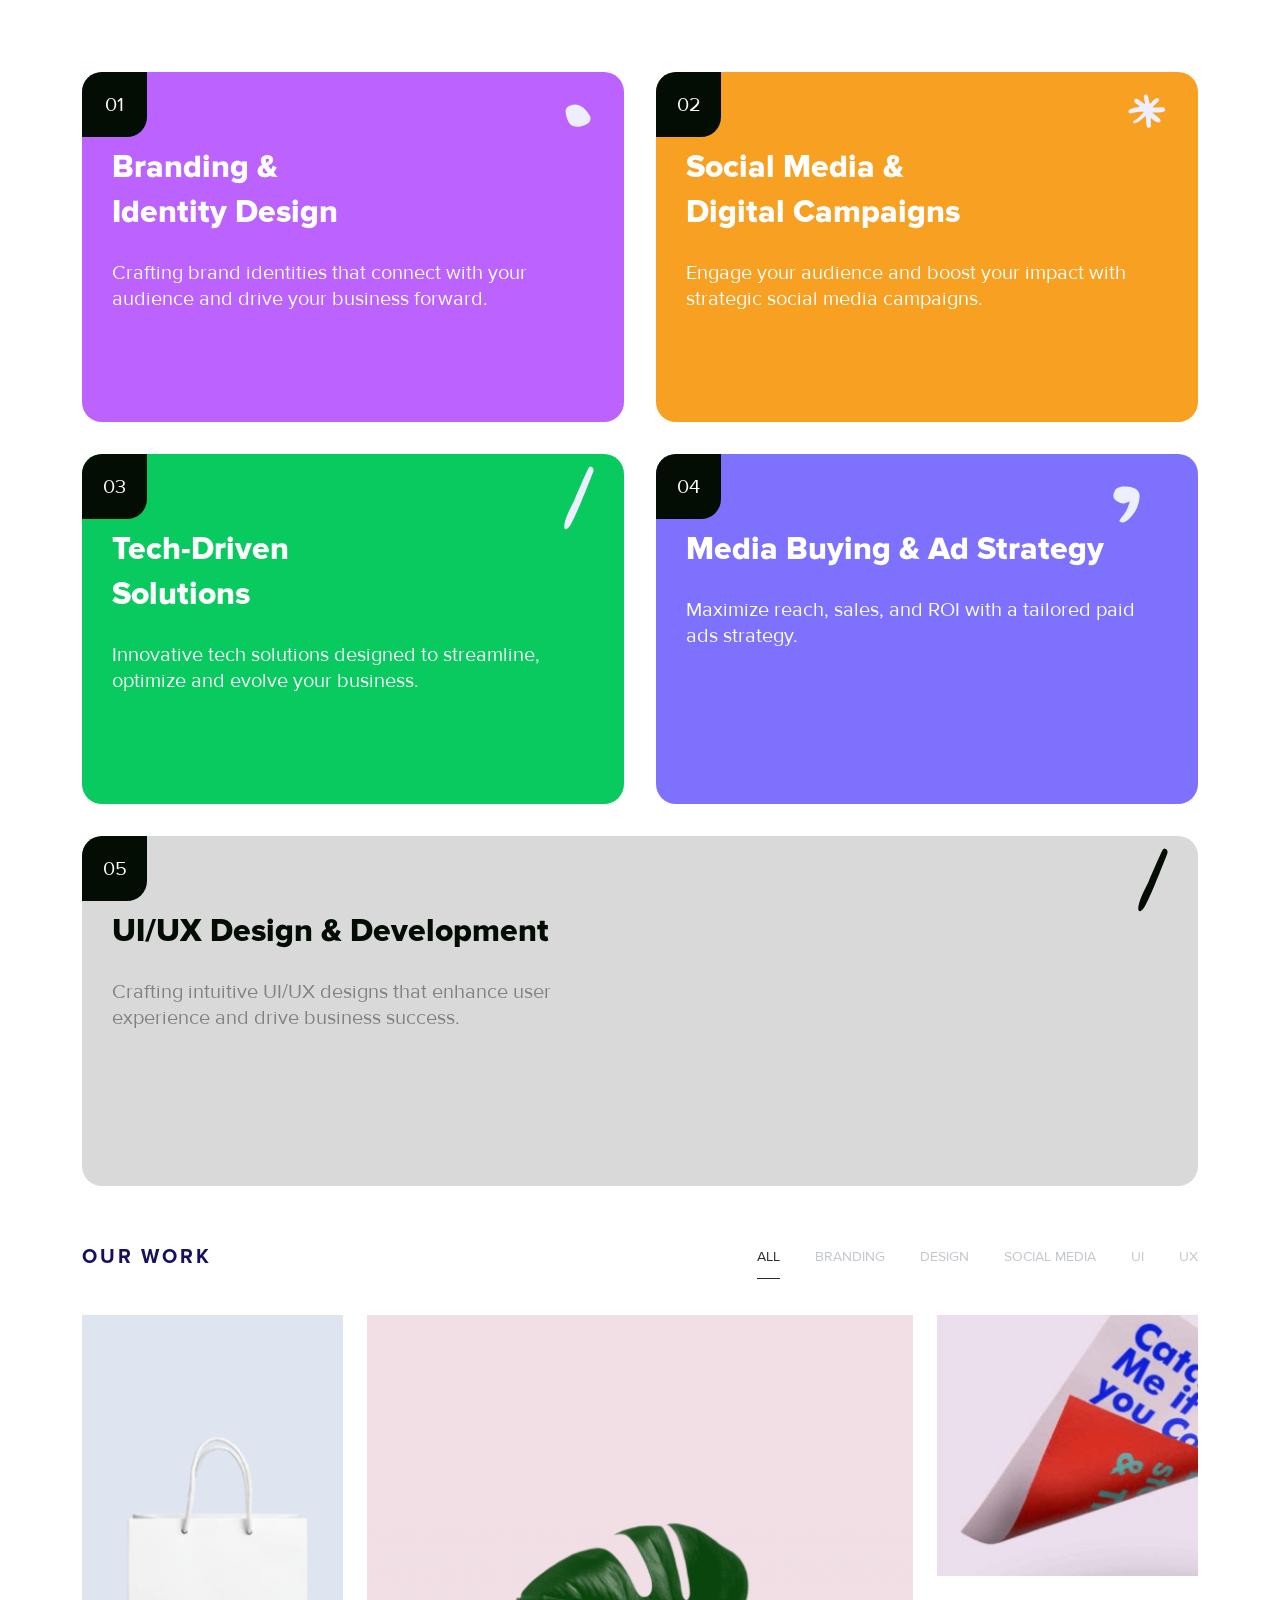
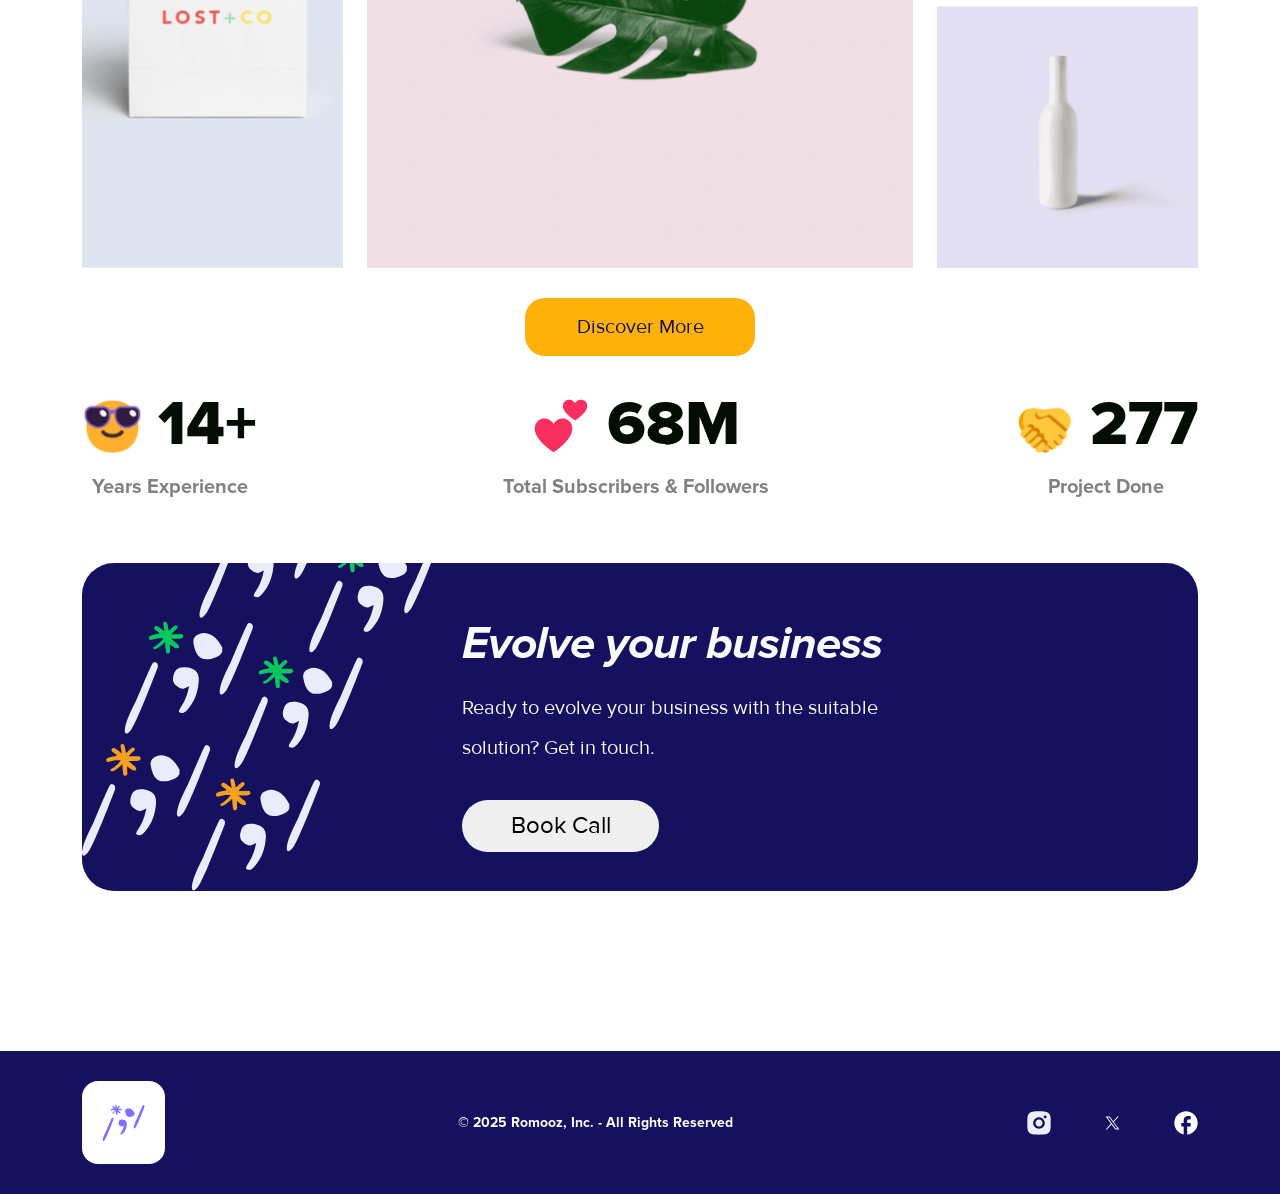
==== commit f79c2aeb: "feat: add counters, contact and footer sections + SVG and imgs with styles" ====
--- a/index.html
+++ b/index.html
@@ -21,7 +21,9 @@
     <meta name="apple-mobile-web-app-title" content="Romoz" />
     <link rel="manifest" href="./assets/media/favicon/site.webmanifest" />
 
-    <!-- Fonts -->
+    <!-- links -->
+    <link href="./assets/css/css.css" rel="preload" as="style" />
+    <link rel="preload" href="./assets/media/hero.png" as="image">
 
     <link href="./assets/css/css.css" rel="stylesheet" />
 </head>
@@ -33,7 +35,7 @@
             <div class="rmz-header__content">
                 <nav class="navbar navbar-expand-lg navbar-light">
                     <a class="navbar-brand" href="">
-                        <img src="./assets/media/logo1.svg" alt="Romoz Logo" />
+                        <img src="./assets/media/logo1.svg" alt="Romoz Logo" loading="lazy" />
                     </a>
                     <button class="navbar-toggler" type="button" data-bs-toggle="collapse" data-bs-target="#navbarNav"
                         aria-controls="navbarNav" aria-expanded="false" aria-label="Toggle navigation">
@@ -84,7 +86,8 @@
                     </div>
                     <div class="col-lg-7">
                         <div class="rmz-hero__img">
-                            <img src="./assets/media/hero.png" alt="image of 3 astronauts" width="100%" />
+                            <img src="./assets/media/hero.png" alt="image of 3 astronauts" width="100%"
+                                loading="lazy" />
                         </div>
                     </div>
                 </div>
@@ -92,7 +95,7 @@
         </section>
 
         <section class="rmz-about">
-            <div class="container">
+            <div class="container about-texture">
                 <div class="row justify-content-center">
                     <div class="col-lg-9 col-md-12">
                         <div class="rmz-about__content">
@@ -116,31 +119,31 @@
                     solutions with practical impact.
                 </h3>
                 <ul class="rmz-services__list">
-                    <li class="service-item">
+                    <li class="service-item circle-white">
                         <h4 class="service-item__title">Branding & Identity Design</h4>
                         <p class="service-item__desc">
                             Crafting brand identities that connect with your audience and drive your business forward.
                         </p>
                     </li>
-                    <li class="service-item">
+                    <li class="service-item asterisk-white">
                         <h4 class="service-item__title">Social Media & Digital Campaigns</h4>
                         <p class="service-item__desc">
                             Engage your audience and boost your impact with strategic social media campaigns.
                         </p>
                     </li>
-                    <li class="service-item">
+                    <li class="service-item slash-white">
                         <h4 class="service-item__title">Tech-Driven Solutions</h4>
                         <p class="service-item__desc">
                             Innovative tech solutions designed to streamline, optimize and evolve your business.
                         </p>
                     </li>
-                    <li class="service-item">
+                    <li class="service-item comma-white">
                         <h4 class="service-item__title">Media Buying & Ad Strategy</h4>
                         <p class="service-item__desc">
                             Maximize reach, sales, and ROI with a tailored paid ads strategy.
                         </p>
                     </li>
-                    <li class="service-item">
+                    <li class="service-item slash-black">
                         <h4 class="service-item__title">UI/UX Design & Development</h4>
                         <p class="service-item__desc">
                             Crafting intuitive UI/UX designs that enhance user experience and drive business success.
@@ -168,24 +171,28 @@
                         <div class="row">
                             <div class="col-lg-3 branding mix">
                                 <div class="portfolio-item">
-                                    <img src="./assets/media/portfolio/branding.png" alt="Branding Project 1" />
+                                    <img src="./assets/media/portfolio/branding.png" alt="Branding Project 1"
+                                        loading="lazy" />
                                 </div>
                             </div>
                             <div class="col-lg-6 social branding mix">
                                 <div class="portfolio-item">
-                                    <img src="./assets/media/portfolio/social.png" alt="Social Media Project 1" />
+                                    <img src="./assets/media/portfolio/social.png" alt="Social Media Project 1"
+                                        loading="lazy" />
                                 </div>
                             </div>
                             <div class="col-lg-3">
                                 <div class="row">
                                     <div class="col-12 ui ux mix">
                                         <div class="portfolio-item">
-                                            <img src="./assets/media/portfolio/ui.png" alt="ui Project 1" />
+                                            <img src="./assets/media/portfolio/ui.png" alt="ui Project 1"
+                                                loading="lazy" />
                                         </div>
                                     </div>
                                     <div class="col-12 ux mix">
                                         <div class="portfolio-item">
-                                            <img src="./assets/media/portfolio/ux.png" alt="UX Project 1" />
+                                            <img src="./assets/media/portfolio/ux.png" alt="UX Project 1"
+                                                loading="lazy" />
                                         </div>
                                     </div>
                                 </div>
@@ -196,42 +203,105 @@
                     <div class="rmz-portfolio__more">
                         <a href="" class="rmz-btn btn-secondary">Discover More</a>
                     </div>
-                    
-                </div>
-            </div>
-        </section>
-
-        <!--=================== SLICK =====================-->
-        <!-- <link rel='stylesheet' type='text/css' href='vendor/slick/slick.css'> -->
-         <!-- =================== MIXITUP =====================-->
-         <!-- <script type='text/javascript' src='./assets/vendors/jquery-3.2.1.min.js'></script> -->
-        <script type='text/javascript' src='./assets/vendors/mixitup.min.js'></script>
-        <script>
-            document.addEventListener("DOMContentLoaded", function () {
-                var portfolioItem = document.querySelector('.rmz-portfolio');
-                if (portfolioItem) {
-                    var mixer = mixitup(portfolioItem, {
-                        controls: {
-                            scope: 'local'
-                        }
-                    });
-                }
-            });
-        // var portfolio_item = $('.rmz-portfolio');
-        // if (portfolio_item.length) {
-        //     var mixer = mixitup(portfolio_item, {
-        //         controls:{
-        //             scope: 'local'
-        //         }
-        //     });
-        // };
-        </script>
-        <!-- =================== SLICK =====================-->
-        <!-- <script type='text/javascript' src='vendor/slick/slick.min.js'></script> -->
+
+                </div>
+            </div>
+        </section>
+
+        <section class="rmz-counters">
+            <div class="container">
+                <ul class="rmz-counters__content">
+                    <li>
+                        <div class="counter-icon">
+                            <img src="./assets/media/smily.png" alt="smiley face icon" />
+                            <span>14+</span>
+                        </div>
+                        <h2 class="counter-title">Years Experience</h2>
+                    </li>
+                    <li>
+                        <div class="counter-icon">
+                            <img src="./assets/media/hearts.png" alt="hearts icon" />
+                            <span>68M</span>
+                        </div>
+                        <h2 class="counter-title">Total Subscribers & Followers</h2>
+                    </li>
+                    <li>
+                        <div class="counter-icon">
+                            <img src="./assets/media/handshake.png" alt="handshake icon" />
+                            <span>277</span>
+                        </div>
+                        <h2 class="counter-title">Project Done</h2>
+                    </li>
+                </ul>
+            </div>
+        </section>
+
+        <section class="rmz-contact">
+            <div class="container">
+                <div class="rmz-contact__content">
+                    <div class="row align-items-center">
+                        <div class="col-lg-4">
+                            <div class="rmz-contact__pattern">
+                                <img src="./assets/media/contact-pattern.svg" width="100%" alt="Romoz logo Pattern">
+                            </div>
+                        </div>
+                        <div class="col-lg-8">
+                            <div class="rmz-contact__cta">
+                                <h2 class="rmz-contact__title">Evolve your business</h2>
+                                <p class="rmz-contact__desc">Ready to evolve your business with the suitable solution? Get in touch. </p>
+                                <button class="rmz-btn btn-white">Book Call</button>
+                            </div>
+                        </div>
+                    </div>
+                </div>
+            </div>
+        </section>
     </main>
 
+    <footer class="rmz-footer">
+        <div class="container">
+            <div class="rmz-footer__content">
+                <div class="footer-logo">
+                    <img src="./assets/media/logo2.svg" alt="Romoz Logo" width="43" height="38">
+                </div>
+                <p class="footer-copyrights">© 2025 Romooz, Inc. - All Rights Reserved</p>
+                <ul class="footer-social">
+                    <li>
+                        <a href="" target="_blank">
+                            <img src="./assets/media/instagram.svg" alt="instagram icon" width="24" height="24">
+                        </a>
+                    </li>
+                    <li>
+                        <a href="" target="_blank">
+                            <img src="./assets/media/x.svg" alt="x icon" width="24" height="24">
+                        </a>
+                    </li>
+                    <li>
+                        <a href="" target="_blank">
+                            <img src="./assets/media/facebook.svg" alt="facebook icon" width="24" height="24">
+                        </a>
+                    </li>
+                </ul>
+            </div>
+        </div>
+    </footer>
+
     <!-- scripts -->
-    <script src="./assets/vendors/bootstrap.bundle.min.js"></script>
+    <script src="./assets/vendors/bootstrap.bundle.min.js" defer></script>
+    <script type='text/javascript' src='./assets/vendors/mixitup.min.js' defer></script>
+    <script>
+        document.addEventListener("DOMContentLoaded", function () {
+            var portfolioItem = document.querySelector('.rmz-portfolio');
+            if (portfolioItem) {
+                var mixer = mixitup(portfolioItem, {
+                    controls: {
+                        scope: 'local'
+                    }
+                });
+            }
+        });
+    </script>
+
 </body>
 
 </html>
--- a/assets/css/css.css
+++ b/assets/css/css.css
@@ -139,6 +139,14 @@
   background: var(--clr-secondary);
   color: var(--clr-primary);
 }
+.rmz-btn.btn-white {
+  min-width: 197px;
+  font-size: 24px;
+  font-weight: 400;
+  line-height: 20px;
+  color: #000;
+  border: 0;
+}
 /*=============*/
 /* Header */
 .rmz-header {
@@ -196,6 +204,24 @@
   background: var(--clr-primary);
   padding-block: 2.8rem 4rem;
   padding-inline: 1.5rem;
+  position: relative;
+  isolation: isolate;
+}
+@media screen and (min-width: 992px) {
+  .rmz-hero {
+    min-height: calc(100vh - 93px);
+  }
+}
+.rmz-hero::before{
+  content:'';
+  position: absolute;
+  top: 0;
+  inset-inline-end: 0;
+  width: 58%;
+  height: 100%;
+  background: url('../media/hero-pattern.svg') repeat center;
+  z-index: -1;
+  opacity: 0.23;
 }
 .rmz-hero .rmz-hero__content .rmz-hero__title {
   font-size: 96px;
@@ -262,6 +288,53 @@
   padding-inline: 24px;
   position: relative;
 }
+.about-texture{position: relative;}
+.about-texture::before,
+.about-texture::after{
+  content: '';
+  position: absolute;
+}
+.about-texture::before{
+  width: 135px;
+  height: 123px;
+  background: url('../media/asterisk.svg') no-repeat center;
+  background-size: 135px 123px;
+  inset-inline-start: 149px;
+  top: -63px;
+}
+.about-texture::after{
+  width: 59px;
+  height:53px;
+  background: url('../media/circle.svg') no-repeat center;
+  background-size: 59px 53px;
+  inset-inline-end: 180px;
+  top: -52px;
+}
+
+.rmz-about__content {
+  position: relative;
+}
+.rmz-about__content::before,
+.rmz-about__content::after{
+  content: '';
+  position: absolute;
+  bottom: -50px;
+}
+.rmz-about__content::before{
+  width: 29px;
+  height: 51px;
+  background: url('../media/comma.svg') no-repeat center;
+  background-size: 29px 51px;
+  inset-inline-start: 149px;
+}
+.rmz-about__content::after{
+  width: 38px;
+  height:81px;
+  background: url('../media/slash.svg') no-repeat center;
+  background-size: 38px 81px;
+  inset-inline-end: 99px;
+}
+
 .rmz-about .rmz-about__content .rmz-about__title {
   font-size: 36px;
   font-weight: 700;
@@ -378,7 +451,57 @@
 .rmz-services .rmz-services__list .service-item:nth-child(3) .service-item__desc,
 .rmz-services .rmz-services__list .service-item:nth-child(4) .service-item__title,
 .rmz-services .rmz-services__list .service-item:nth-child(4) .service-item__desc{color: white}
-
+/*=============*/
+.circle-white::after{
+  content: '';
+  position: absolute;
+  width: 26px;
+  height: 23px;
+  background: url('../media/circle-white.svg') no-repeat center;
+  background-size: 26px 23px;
+  top: 32px;
+  inset-inline-end: 33px;
+}
+.asterisk-white::after{
+  content: '';
+  position: absolute;
+  width: 38px;
+  height: 34px;
+  background: url('../media/asterisk-white.svg') no-repeat center;
+  background-size: 38px 34px;
+  inset-inline-end: 32px;
+  top: 22px;
+}
+.slash-white::after{
+  content: '';
+  position: absolute;
+  width: 30px;
+  height: 64px;
+  background: url('../media/slash-white.svg') no-repeat center;
+  background-size: 30px 64px;
+  top: 12px;
+  inset-inline-end: 30px;
+}
+.slash-black::after{
+  content: '';
+  position: absolute;
+  width: 30px;
+  height: 64px;
+  background: url('../media/slash-black.svg') no-repeat center;
+  background-size: 30px 64px;
+  top: 12px;
+  inset-inline-end: 30px;
+}
+.comma-white::after{
+  content: '';
+  position: absolute;
+  width: 27px;
+  height: 37px;
+  background: url('../media/comma-white.svg') no-repeat center;
+  background-size: 27px 37px;
+  top: 32px;
+  inset-inline-end: 58px;
+}
 /*=============*/
 /* Portfolio */
 .rmz-portfolio__header {
@@ -449,6 +572,108 @@
   font-weight: 400;
 }
 /*=============*/
+/* Counter */
+.rmz-counters{margin-bottom: 40px;}
+.rmz-counters__content {
+  display: flex;
+  align-items: center;
+  justify-content: space-between;
+  gap: 32px;
+}
+.rmz-counters__content li .counter-icon{
+  display: flex;
+  align-items: center;
+  justify-content: center;
+  gap: 16px;
+}
+.rmz-counters__content li .counter-icon > img{
+  width: 60px;
+  height: 60px;
+  object-fit: cover;
+}
+.rmz-counters__content li .counter-icon span{
+  font-weight: 800;
+  font-size: 63px;
+  line-height: 90px;
+  letter-spacing: 0%;
+  text-align: center;
+  color: #030D03;
+}
+.rmz-counters__content li > h2{
+  font-weight: 600;
+  font-size: 20px;
+  line-height: 32px;
+  text-align: center;
+  color: #818181;
+}
+/*=============*/
+/* Contact CTA */
+.rmz-contact {
+  margin-block: 60px 160px;
+}
+.rmz-contact__content {
+  border-radius: 32px;
+  background: #15115F;
+}
+.rmz-contact__pattern{
+  overflow:clip;
+  max-height: 371px;
+}
+.rmz-contact__pattern img{
+  margin-top: -57px;
+  max-width: 490px;
+}
+.rmz-contact__cta h2{
+  font-size: 46px;
+  font-weight: 700;
+  font-style: italic;
+  line-height: 87px;
+  letter-spacing: -1px;
+  color: #FAFAFA;
+}
+.rmz-contact__cta p{
+  font-size: 20px;
+  font-weight: 400;
+  line-height: 40px;
+  color: #FAFAFA;
+  max-width: 480px;
+  margin-bottom: 32px;
+}
+/*=============*/
+/* Footer */
+.rmz-footer {
+  background: #15115F;
+  padding-block: 30px;
+}
+.rmz-footer__content {
+  display: flex;
+  align-items: center;
+  justify-content: space-between;
+  flex-wrap: wrap;
+}
+.rmz-footer__content .footer-logo {
+  padding: 20px;
+  background: white;
+  border-radius: 16px;
+  width: 83px;
+  height: 83px;
+  display: flex;
+  align-items: center;
+  justify-content: center;
+}
+.rmz-footer__content .footer-copyrights {
+  font-weight: 700;
+  font-size: 14px;
+  line-height: 20px;
+  color: white;
+}
+.rmz-footer__content .footer-social {
+  display: flex;
+  align-items: center;
+  gap: 50px;
+}
+
+/*=============*/
 /* General */
 .text-warning {
   color: var(--clr-warning);
--- a/assets/css/css.css
+++ b/assets/css/css.css
@@ -139,6 +139,14 @@
   background: var(--clr-secondary);
   color: var(--clr-primary);
 }
+.rmz-btn.btn-white {
+  min-width: 197px;
+  font-size: 24px;
+  font-weight: 400;
+  line-height: 20px;
+  color: #000;
+  border: 0;
+}
 /*=============*/
 /* Header */
 .rmz-header {
@@ -196,6 +204,24 @@
   background: var(--clr-primary);
   padding-block: 2.8rem 4rem;
   padding-inline: 1.5rem;
+  position: relative;
+  isolation: isolate;
+}
+@media screen and (min-width: 992px) {
+  .rmz-hero {
+    min-height: calc(100vh - 93px);
+  }
+}
+.rmz-hero::before{
+  content:'';
+  position: absolute;
+  top: 0;
+  inset-inline-end: 0;
+  width: 58%;
+  height: 100%;
+  background: url('../media/hero-pattern.svg') repeat center;
+  z-index: -1;
+  opacity: 0.23;
 }
 .rmz-hero .rmz-hero__content .rmz-hero__title {
   font-size: 96px;
@@ -262,6 +288,53 @@
   padding-inline: 24px;
   position: relative;
 }
+.about-texture{position: relative;}
+.about-texture::before,
+.about-texture::after{
+  content: '';
+  position: absolute;
+}
+.about-texture::before{
+  width: 135px;
+  height: 123px;
+  background: url('../media/asterisk.svg') no-repeat center;
+  background-size: 135px 123px;
+  inset-inline-start: 149px;
+  top: -63px;
+}
+.about-texture::after{
+  width: 59px;
+  height:53px;
+  background: url('../media/circle.svg') no-repeat center;
+  background-size: 59px 53px;
+  inset-inline-end: 180px;
+  top: -52px;
+}
+
+.rmz-about__content {
+  position: relative;
+}
+.rmz-about__content::before,
+.rmz-about__content::after{
+  content: '';
+  position: absolute;
+  bottom: -50px;
+}
+.rmz-about__content::before{
+  width: 29px;
+  height: 51px;
+  background: url('../media/comma.svg') no-repeat center;
+  background-size: 29px 51px;
+  inset-inline-start: 149px;
+}
+.rmz-about__content::after{
+  width: 38px;
+  height:81px;
+  background: url('../media/slash.svg') no-repeat center;
+  background-size: 38px 81px;
+  inset-inline-end: 99px;
+}
+
 .rmz-about .rmz-about__content .rmz-about__title {
   font-size: 36px;
   font-weight: 700;
@@ -378,7 +451,57 @@
 .rmz-services .rmz-services__list .service-item:nth-child(3) .service-item__desc,
 .rmz-services .rmz-services__list .service-item:nth-child(4) .service-item__title,
 .rmz-services .rmz-services__list .service-item:nth-child(4) .service-item__desc{color: white}
-
+/*=============*/
+.circle-white::after{
+  content: '';
+  position: absolute;
+  width: 26px;
+  height: 23px;
+  background: url('../media/circle-white.svg') no-repeat center;
+  background-size: 26px 23px;
+  top: 32px;
+  inset-inline-end: 33px;
+}
+.asterisk-white::after{
+  content: '';
+  position: absolute;
+  width: 38px;
+  height: 34px;
+  background: url('../media/asterisk-white.svg') no-repeat center;
+  background-size: 38px 34px;
+  inset-inline-end: 32px;
+  top: 22px;
+}
+.slash-white::after{
+  content: '';
+  position: absolute;
+  width: 30px;
+  height: 64px;
+  background: url('../media/slash-white.svg') no-repeat center;
+  background-size: 30px 64px;
+  top: 12px;
+  inset-inline-end: 30px;
+}
+.slash-black::after{
+  content: '';
+  position: absolute;
+  width: 30px;
+  height: 64px;
+  background: url('../media/slash-black.svg') no-repeat center;
+  background-size: 30px 64px;
+  top: 12px;
+  inset-inline-end: 30px;
+}
+.comma-white::after{
+  content: '';
+  position: absolute;
+  width: 27px;
+  height: 37px;
+  background: url('../media/comma-white.svg') no-repeat center;
+  background-size: 27px 37px;
+  top: 32px;
+  inset-inline-end: 58px;
+}
 /*=============*/
 /* Portfolio */
 .rmz-portfolio__header {
@@ -449,6 +572,108 @@
   font-weight: 400;
 }
 /*=============*/
+/* Counter */
+.rmz-counters{margin-bottom: 40px;}
+.rmz-counters__content {
+  display: flex;
+  align-items: center;
+  justify-content: space-between;
+  gap: 32px;
+}
+.rmz-counters__content li .counter-icon{
+  display: flex;
+  align-items: center;
+  justify-content: center;
+  gap: 16px;
+}
+.rmz-counters__content li .counter-icon > img{
+  width: 60px;
+  height: 60px;
+  object-fit: cover;
+}
+.rmz-counters__content li .counter-icon span{
+  font-weight: 800;
+  font-size: 63px;
+  line-height: 90px;
+  letter-spacing: 0%;
+  text-align: center;
+  color: #030D03;
+}
+.rmz-counters__content li > h2{
+  font-weight: 600;
+  font-size: 20px;
+  line-height: 32px;
+  text-align: center;
+  color: #818181;
+}
+/*=============*/
+/* Contact CTA */
+.rmz-contact {
+  margin-block: 60px 160px;
+}
+.rmz-contact__content {
+  border-radius: 32px;
+  background: #15115F;
+}
+.rmz-contact__pattern{
+  overflow:clip;
+  max-height: 371px;
+}
+.rmz-contact__pattern img{
+  margin-top: -57px;
+  max-width: 490px;
+}
+.rmz-contact__cta h2{
+  font-size: 46px;
+  font-weight: 700;
+  font-style: italic;
+  line-height: 87px;
+  letter-spacing: -1px;
+  color: #FAFAFA;
+}
+.rmz-contact__cta p{
+  font-size: 20px;
+  font-weight: 400;
+  line-height: 40px;
+  color: #FAFAFA;
+  max-width: 480px;
+  margin-bottom: 32px;
+}
+/*=============*/
+/* Footer */
+.rmz-footer {
+  background: #15115F;
+  padding-block: 30px;
+}
+.rmz-footer__content {
+  display: flex;
+  align-items: center;
+  justify-content: space-between;
+  flex-wrap: wrap;
+}
+.rmz-footer__content .footer-logo {
+  padding: 20px;
+  background: white;
+  border-radius: 16px;
+  width: 83px;
+  height: 83px;
+  display: flex;
+  align-items: center;
+  justify-content: center;
+}
+.rmz-footer__content .footer-copyrights {
+  font-weight: 700;
+  font-size: 14px;
+  line-height: 20px;
+  color: white;
+}
+.rmz-footer__content .footer-social {
+  display: flex;
+  align-items: center;
+  gap: 50px;
+}
+
+/*=============*/
 /* General */
 .text-warning {
   color: var(--clr-warning);
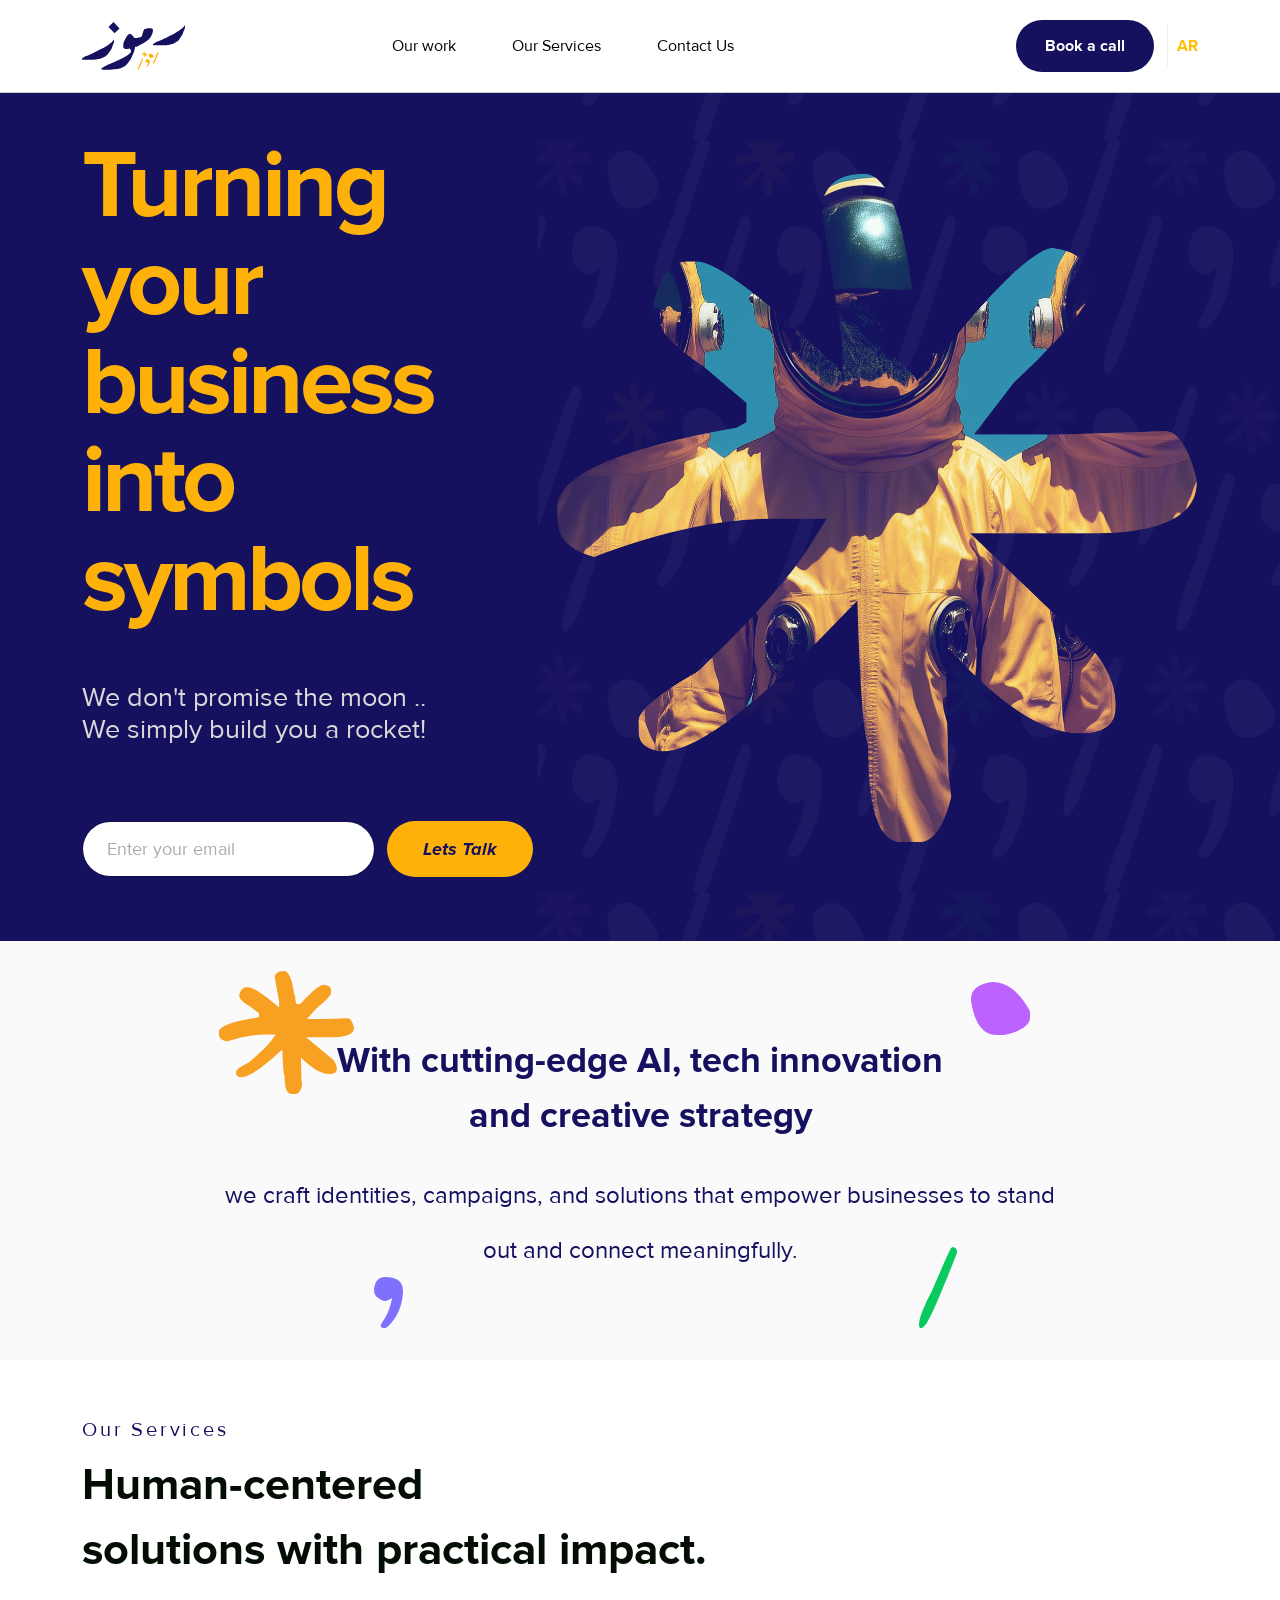
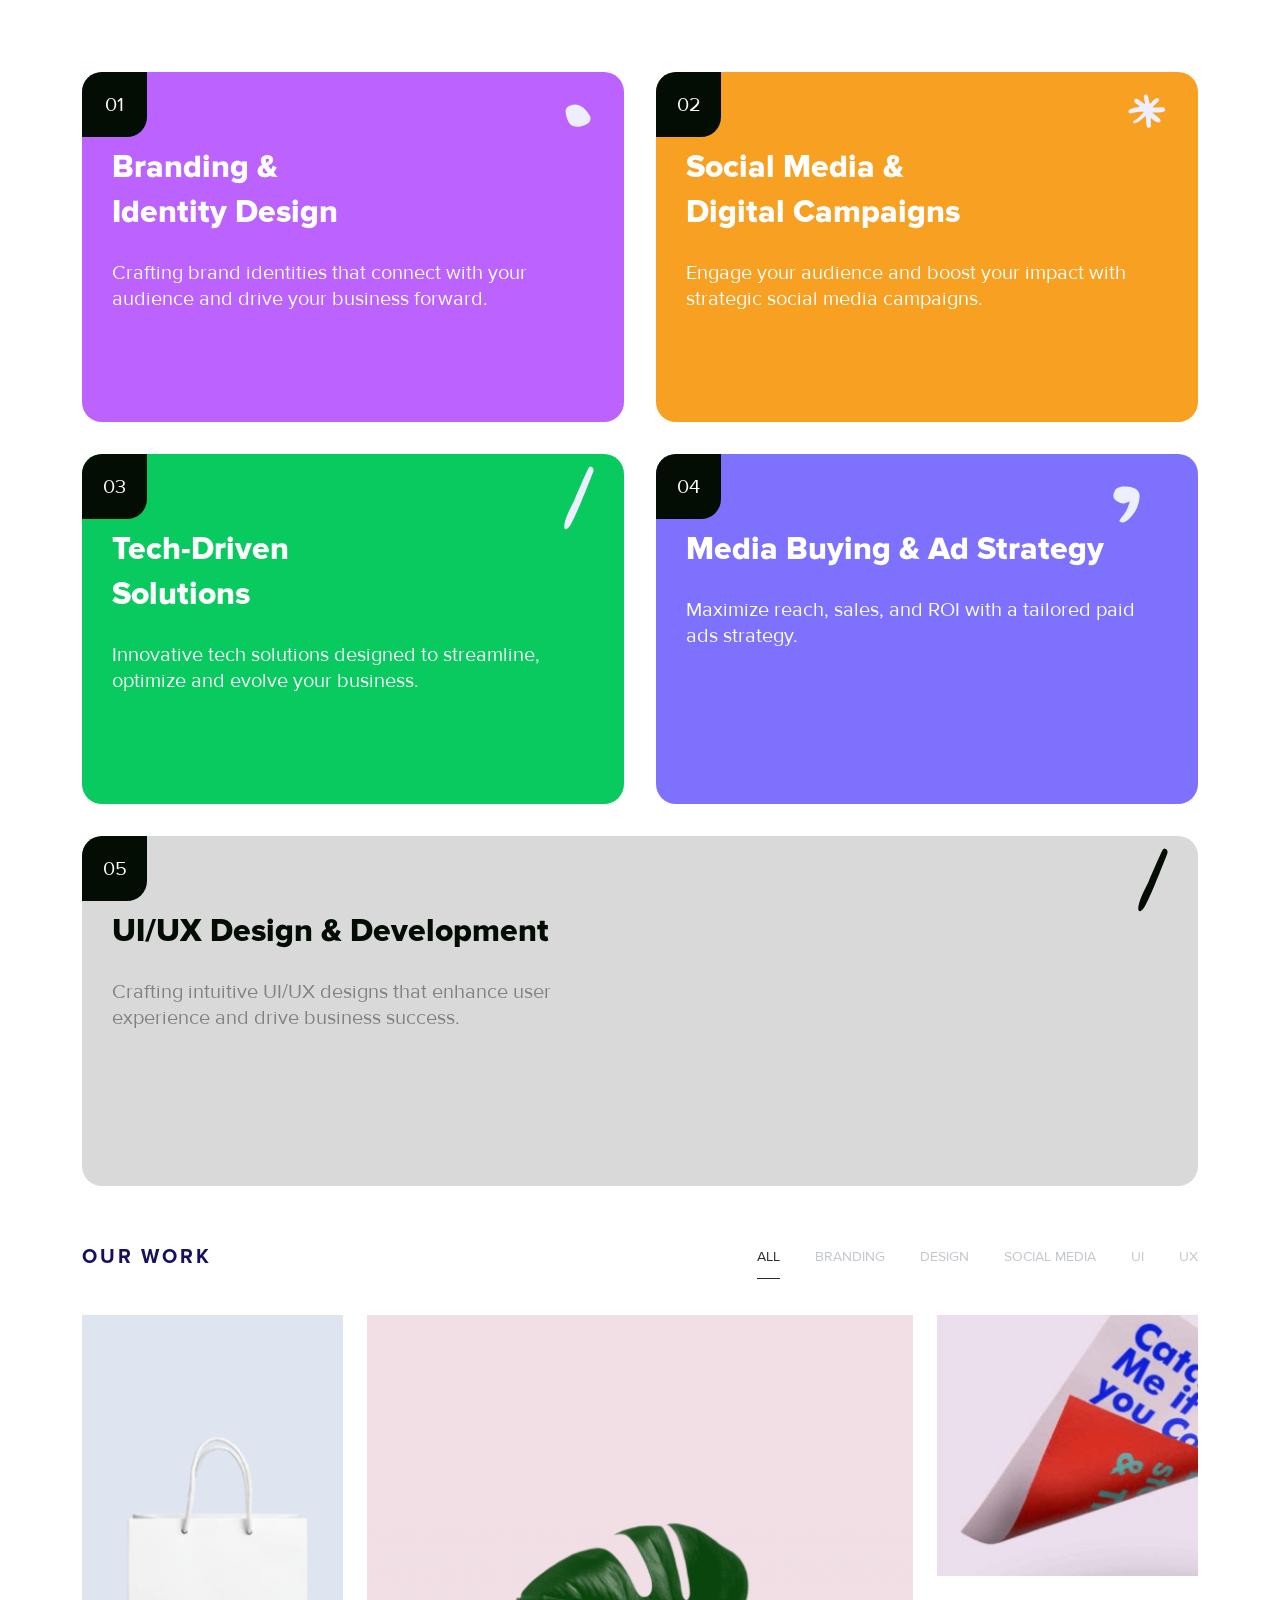
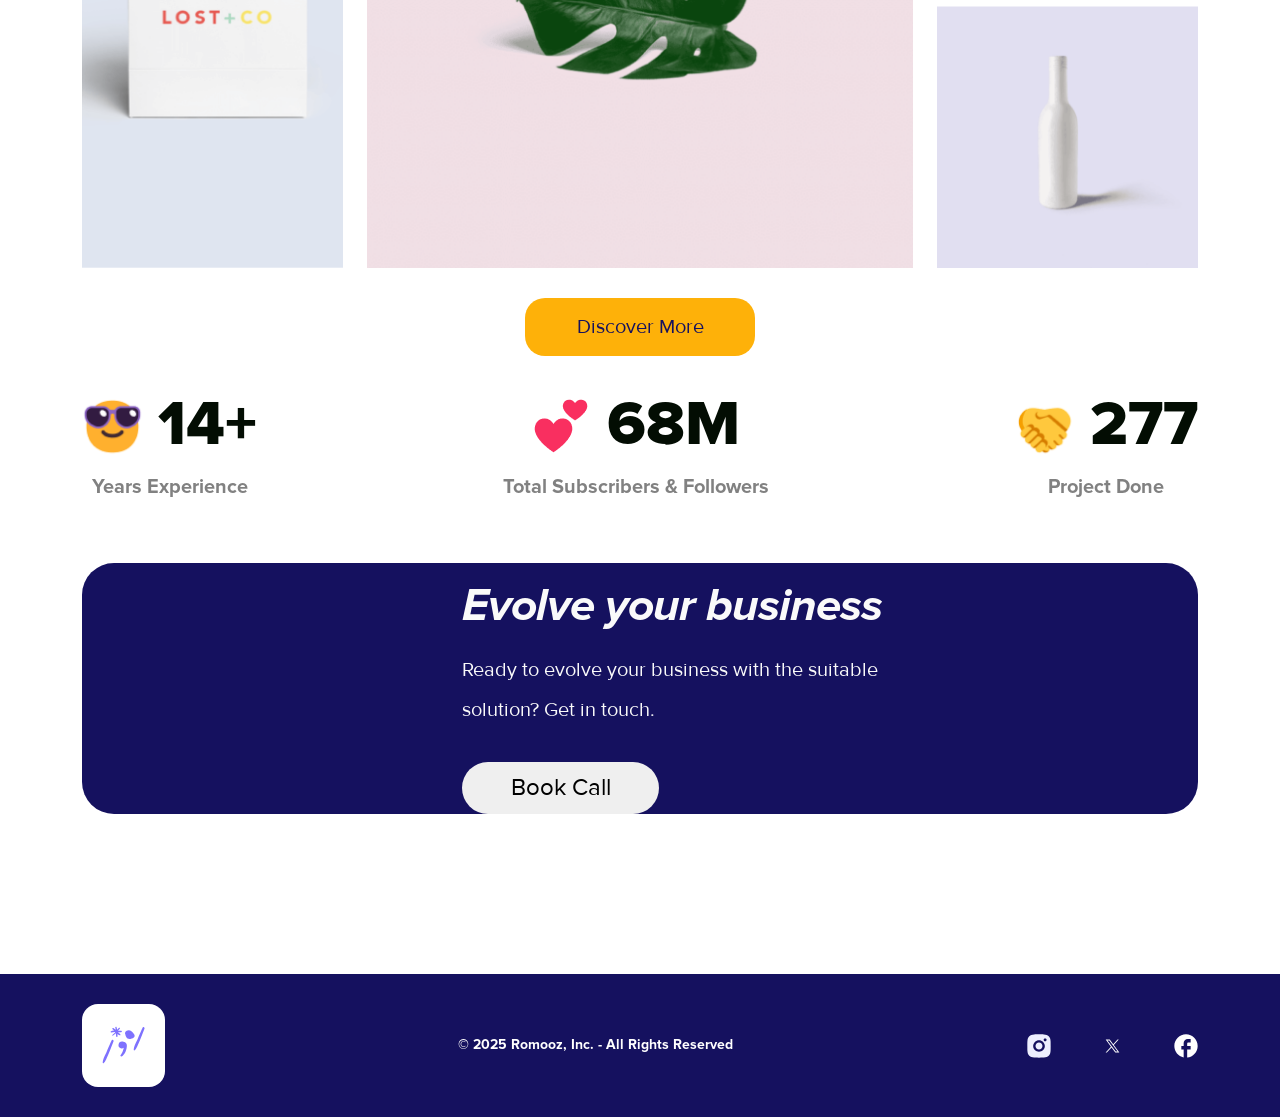
==== commit 4e833d5f: "fix: add lazy loading to images and preload for hero-pattern.svg" ====
--- a/index.html
+++ b/index.html
@@ -24,6 +24,7 @@
     <!-- links -->
     <link href="./assets/css/css.css" rel="preload" as="style" />
     <link rel="preload" href="./assets/media/hero.png" as="image">
+    <link rel="preload" href="./assets/media/hero-pattern.svg" as="image">
 
     <link href="./assets/css/css.css" rel="stylesheet" />
 </head>
@@ -213,7 +214,7 @@
                 <ul class="rmz-counters__content">
                     <li>
                         <div class="counter-icon">
-                            <img src="./assets/media/smily.png" alt="smiley face icon" />
+                            <img src="./assets/media/smily.png" alt="smiley face icon"  loading="lazy" />
                             <span>14+</span>
                         </div>
                         <h2 class="counter-title">Years Experience</h2>
@@ -227,7 +228,7 @@
                     </li>
                     <li>
                         <div class="counter-icon">
-                            <img src="./assets/media/handshake.png" alt="handshake icon" />
+                            <img src="./assets/media/handshake.png" alt="handshake icon"  loading="lazy" />
                             <span>277</span>
                         </div>
                         <h2 class="counter-title">Project Done</h2>
@@ -242,7 +243,7 @@
                     <div class="row align-items-center">
                         <div class="col-lg-4">
                             <div class="rmz-contact__pattern">
-                                <img src="./assets/media/contact-pattern.svg" width="100%" alt="Romoz logo Pattern">
+                                <img src="./assets/media/contact-pattern.svg" width="100%" alt="Romoz logo Pattern" loading="lazy" >
                             </div>
                         </div>
                         <div class="col-lg-8">
@@ -262,23 +263,23 @@
         <div class="container">
             <div class="rmz-footer__content">
                 <div class="footer-logo">
-                    <img src="./assets/media/logo2.svg" alt="Romoz Logo" width="43" height="38">
+                    <img src="./assets/media/logo2.svg" alt="Romoz Logo" width="43" height="38" loading="lazy" >
                 </div>
                 <p class="footer-copyrights">© 2025 Romooz, Inc. - All Rights Reserved</p>
                 <ul class="footer-social">
                     <li>
                         <a href="" target="_blank">
-                            <img src="./assets/media/instagram.svg" alt="instagram icon" width="24" height="24">
+                            <img src="./assets/media/instagram.svg" alt="instagram icon" width="24" height="24" loading="lazy" >
                         </a>
                     </li>
                     <li>
                         <a href="" target="_blank">
-                            <img src="./assets/media/x.svg" alt="x icon" width="24" height="24">
+                            <img src="./assets/media/x.svg" alt="x icon" width="24" height="24" loading="lazy" >
                         </a>
                     </li>
                     <li>
                         <a href="" target="_blank">
-                            <img src="./assets/media/facebook.svg" alt="facebook icon" width="24" height="24">
+                            <img src="./assets/media/facebook.svg" alt="facebook icon" width="24" height="24" loading="lazy" >
                         </a>
                     </li>
                 </ul>
--- a/assets/css/css.css
+++ b/assets/css/css.css
@@ -198,6 +198,9 @@
   background-color: #000000;
   opacity: 0.05;
 }
+@media screen and (max-width:991.98px) {
+  .rmz-header .navbar-toggler {display: none;}
+}
 /*=============*/
 /* Hero */
 .rmz-hero {
@@ -207,11 +210,6 @@
   position: relative;
   isolation: isolate;
 }
-@media screen and (min-width: 992px) {
-  .rmz-hero {
-    min-height: calc(100vh - 93px);
-  }
-}
 .rmz-hero::before{
   content:'';
   position: absolute;
@@ -280,6 +278,12 @@
   max-width: 640px;
   mix-blend-mode: lighten;
 }
+@media screen and (min-width: 992px) {
+  .rmz-hero {min-height: calc(100vh - 93px);}
+}
+@media screen and (max-width: 991.98px) {
+  .rmz-hero .rmz-hero__img {padding-top: 50px;}
+}
 /*=============*/
 /* About */
 .rmz-about {
@@ -345,17 +349,34 @@
   color: var(--clr-primary);
   margin-bottom: 24px;
 }
+.rmz-about .rmz-about__content .rmz-about__desc {
+  font-size: 24px;
+  font-weight: 400;
+  line-height: 55px;
+  text-align: center;
+  color: var(--clr-primary);
+}
 @media screen and (min-width: 992px) {
   .rmz-about .rmz-about__content .rmz-about__title {
     max-width: 640px;
   }
 }
-.rmz-about .rmz-about__content .rmz-about__desc {
-  font-size: 24px;
-  font-weight: 400;
-  line-height: 55px;
-  text-align: center;
-  color: var(--clr-primary);
+@media screen and (max-width: 1199.98px){
+  .rmz-about .about-texture::after {inset-inline-end: 70px;}
+  .rmz-about__content::before {inset-inline-start: 20px;}
+  .rmz-about__content::after {inset-inline-end: 30px;}
+  .rmz-about .about-texture::before {
+      inset-inline-start: 0;
+      inset-inline-start: -80px;
+      width: 115px;
+      height: 103px;
+      background-size: 115px 103px;
+      top: -80px;
+  }
+}
+@media screen and (max-width: 991.98px){
+  .rmz-about .about-texture::after {inset-inline-end: -30px;}
+  .rmz-about .about-texture::before {inset-inline-start: -80px;}
 }
 /*=============*/
 /* Services */
@@ -519,11 +540,13 @@
   letter-spacing: 2.8px;
   color: var(--clr-primary);
   text-transform: uppercase;
+  min-width: max-content;
 }
 .rmz-portfolio__header .rmz-portfolio__filter {
   display: flex;
   align-items: center;
-  gap: 35px;
+  gap: 30px 35px;
+  flex-wrap: wrap;
 }
 .rmz-portfolio__header .rmz-portfolio__filter .rmz-btn.filter-btn {
   padding: 0;
@@ -579,6 +602,7 @@
   align-items: center;
   justify-content: space-between;
   gap: 32px;
+  flex-wrap: wrap;
 }
 .rmz-counters__content li .counter-icon{
   display: flex;
@@ -639,6 +663,10 @@
   max-width: 480px;
   margin-bottom: 32px;
 }
+@media screen and (max-width: 991.98px) {
+  .rmz-contact__content .col-lg-4{display: none;}
+  .rmz-contact__content .rmz-contact__cta {padding: 20px 50px 50px;}
+}
 /*=============*/
 /* Footer */
 .rmz-footer {
@@ -650,6 +678,7 @@
   align-items: center;
   justify-content: space-between;
   flex-wrap: wrap;
+  gap: 32px 16px;
 }
 .rmz-footer__content .footer-logo {
   padding: 20px;
@@ -672,7 +701,17 @@
   align-items: center;
   gap: 50px;
 }
-
+@media screen and (max-width: 600.98px) {
+  .rmz-footer__content{flex-direction: column;} 
+}
+@media screen and (max-width: 600.98px) {
+  .rmz-services {padding: 20px;}
+  .rmz-counters__content{justify-content: center;}
+  .rmz-about .about-texture::before,
+  .rmz-about .about-texture::after,
+  .rmz-about__content::before,
+  .rmz-about__content::after{content: none;}
+}
 /*=============*/
 /* General */
 .text-warning {
--- a/assets/css/css.css
+++ b/assets/css/css.css
@@ -198,6 +198,9 @@
   background-color: #000000;
   opacity: 0.05;
 }
+@media screen and (max-width:991.98px) {
+  .rmz-header .navbar-toggler {display: none;}
+}
 /*=============*/
 /* Hero */
 .rmz-hero {
@@ -207,11 +210,6 @@
   position: relative;
   isolation: isolate;
 }
-@media screen and (min-width: 992px) {
-  .rmz-hero {
-    min-height: calc(100vh - 93px);
-  }
-}
 .rmz-hero::before{
   content:'';
   position: absolute;
@@ -280,6 +278,12 @@
   max-width: 640px;
   mix-blend-mode: lighten;
 }
+@media screen and (min-width: 992px) {
+  .rmz-hero {min-height: calc(100vh - 93px);}
+}
+@media screen and (max-width: 991.98px) {
+  .rmz-hero .rmz-hero__img {padding-top: 50px;}
+}
 /*=============*/
 /* About */
 .rmz-about {
@@ -345,17 +349,34 @@
   color: var(--clr-primary);
   margin-bottom: 24px;
 }
+.rmz-about .rmz-about__content .rmz-about__desc {
+  font-size: 24px;
+  font-weight: 400;
+  line-height: 55px;
+  text-align: center;
+  color: var(--clr-primary);
+}
 @media screen and (min-width: 992px) {
   .rmz-about .rmz-about__content .rmz-about__title {
     max-width: 640px;
   }
 }
-.rmz-about .rmz-about__content .rmz-about__desc {
-  font-size: 24px;
-  font-weight: 400;
-  line-height: 55px;
-  text-align: center;
-  color: var(--clr-primary);
+@media screen and (max-width: 1199.98px){
+  .rmz-about .about-texture::after {inset-inline-end: 70px;}
+  .rmz-about__content::before {inset-inline-start: 20px;}
+  .rmz-about__content::after {inset-inline-end: 30px;}
+  .rmz-about .about-texture::before {
+      inset-inline-start: 0;
+      inset-inline-start: -80px;
+      width: 115px;
+      height: 103px;
+      background-size: 115px 103px;
+      top: -80px;
+  }
+}
+@media screen and (max-width: 991.98px){
+  .rmz-about .about-texture::after {inset-inline-end: -30px;}
+  .rmz-about .about-texture::before {inset-inline-start: -80px;}
 }
 /*=============*/
 /* Services */
@@ -519,11 +540,13 @@
   letter-spacing: 2.8px;
   color: var(--clr-primary);
   text-transform: uppercase;
+  min-width: max-content;
 }
 .rmz-portfolio__header .rmz-portfolio__filter {
   display: flex;
   align-items: center;
-  gap: 35px;
+  gap: 30px 35px;
+  flex-wrap: wrap;
 }
 .rmz-portfolio__header .rmz-portfolio__filter .rmz-btn.filter-btn {
   padding: 0;
@@ -579,6 +602,7 @@
   align-items: center;
   justify-content: space-between;
   gap: 32px;
+  flex-wrap: wrap;
 }
 .rmz-counters__content li .counter-icon{
   display: flex;
@@ -639,6 +663,10 @@
   max-width: 480px;
   margin-bottom: 32px;
 }
+@media screen and (max-width: 991.98px) {
+  .rmz-contact__content .col-lg-4{display: none;}
+  .rmz-contact__content .rmz-contact__cta {padding: 20px 50px 50px;}
+}
 /*=============*/
 /* Footer */
 .rmz-footer {
@@ -650,6 +678,7 @@
   align-items: center;
   justify-content: space-between;
   flex-wrap: wrap;
+  gap: 32px 16px;
 }
 .rmz-footer__content .footer-logo {
   padding: 20px;
@@ -672,7 +701,17 @@
   align-items: center;
   gap: 50px;
 }
-
+@media screen and (max-width: 600.98px) {
+  .rmz-footer__content{flex-direction: column;} 
+}
+@media screen and (max-width: 600.98px) {
+  .rmz-services {padding: 20px;}
+  .rmz-counters__content{justify-content: center;}
+  .rmz-about .about-texture::before,
+  .rmz-about .about-texture::after,
+  .rmz-about__content::before,
+  .rmz-about__content::after{content: none;}
+}
 /*=============*/
 /* General */
 .text-warning {
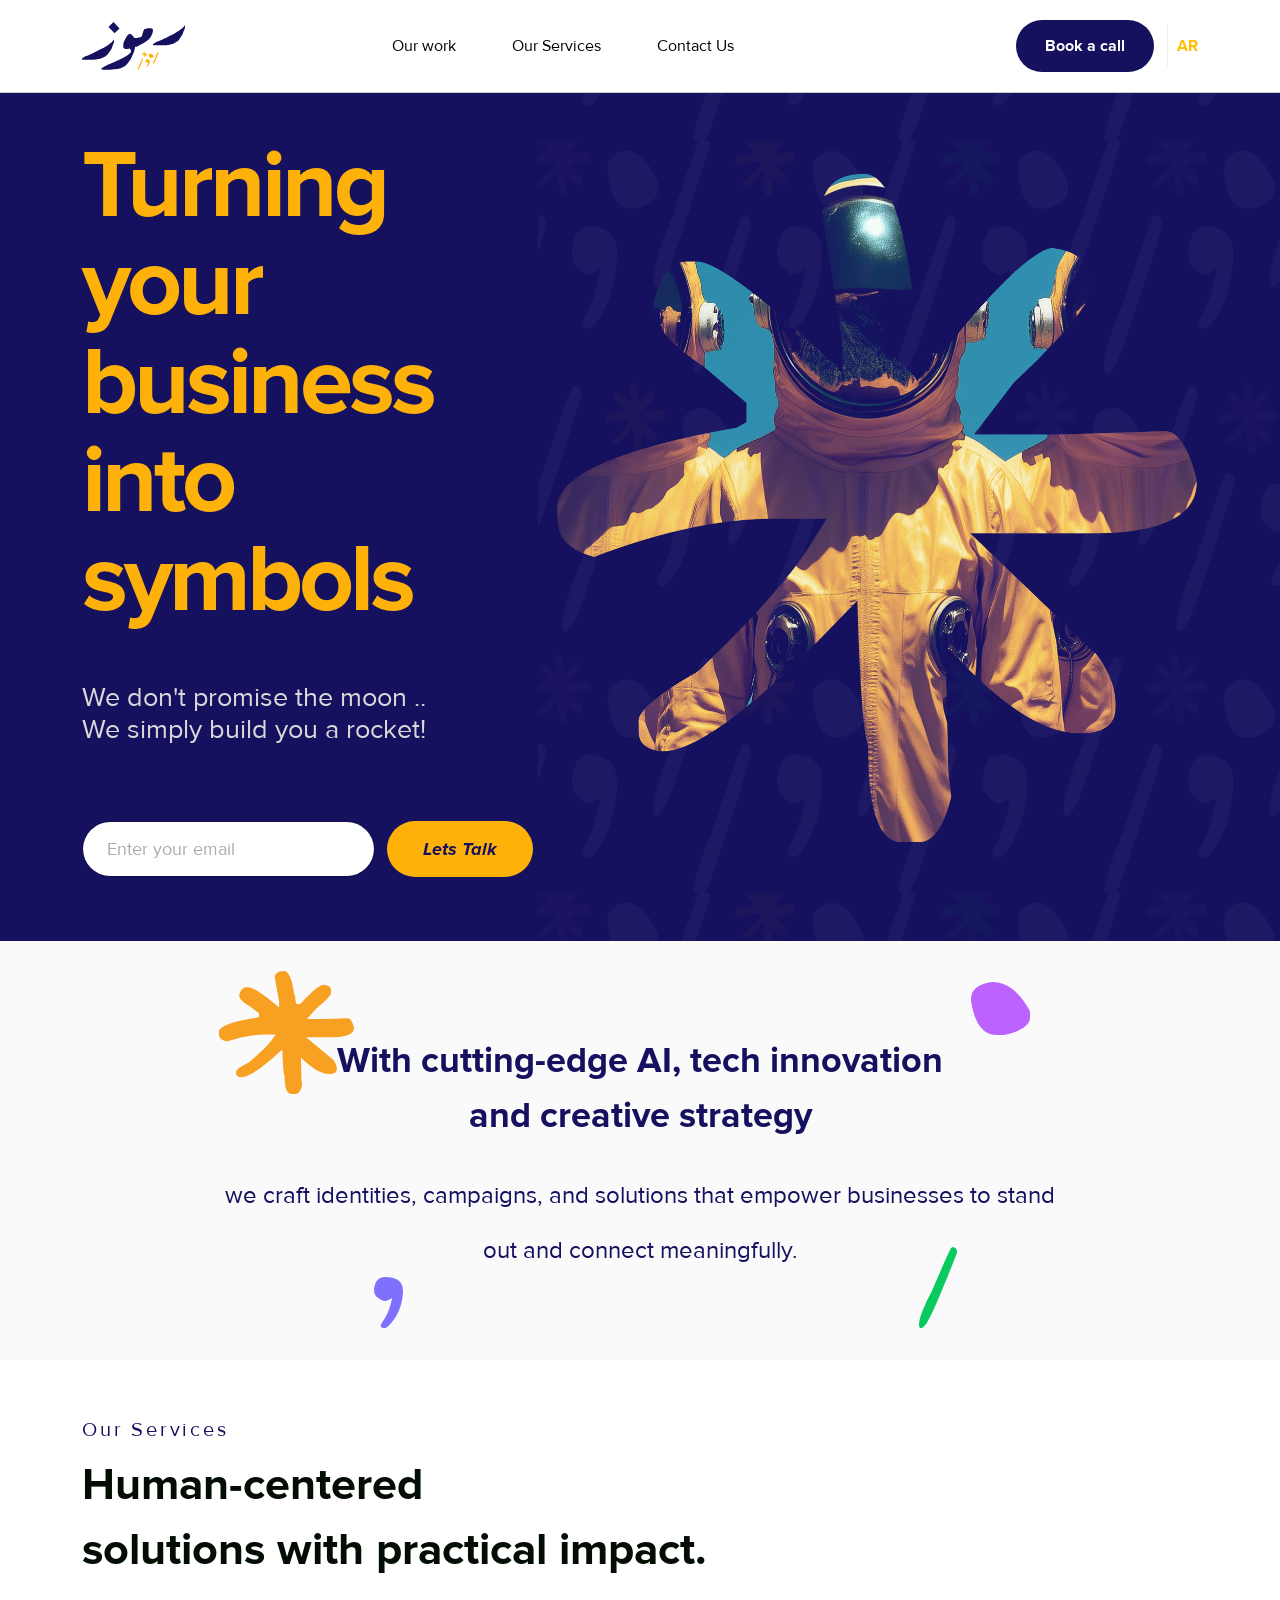
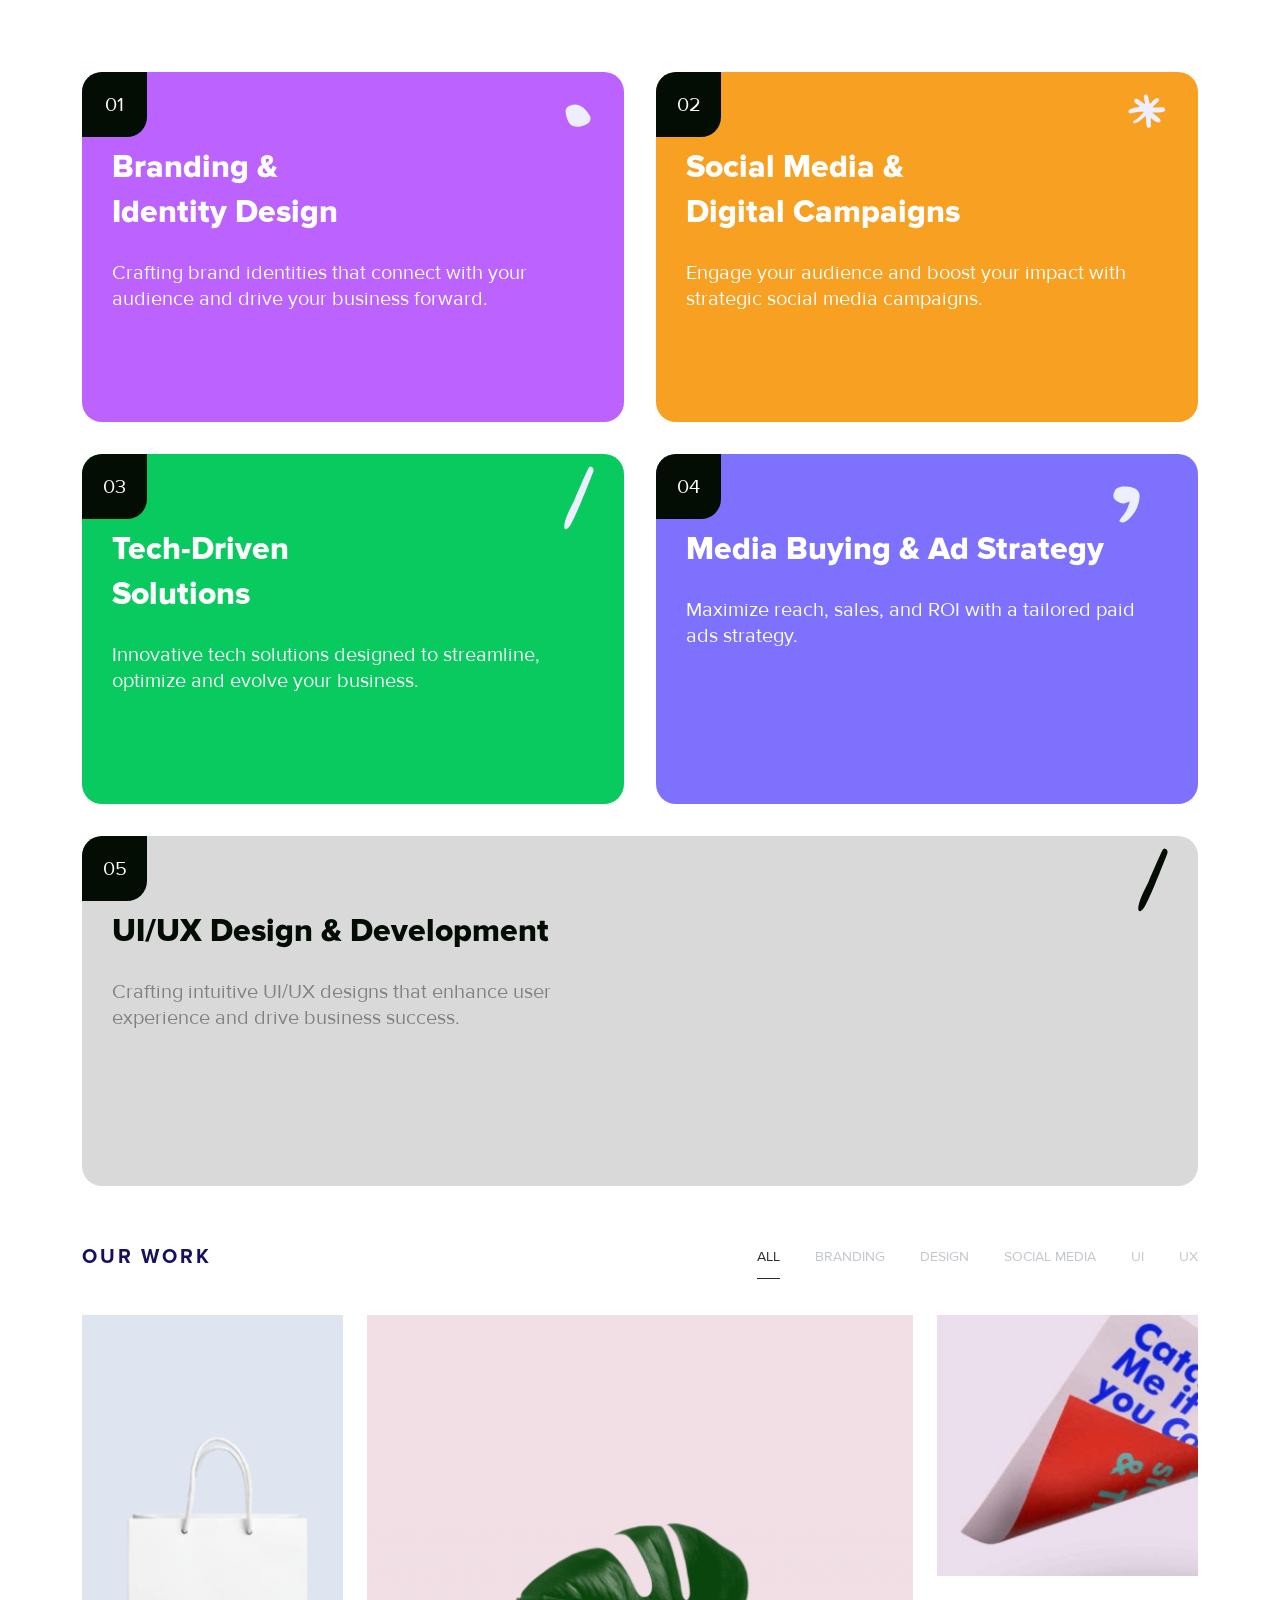
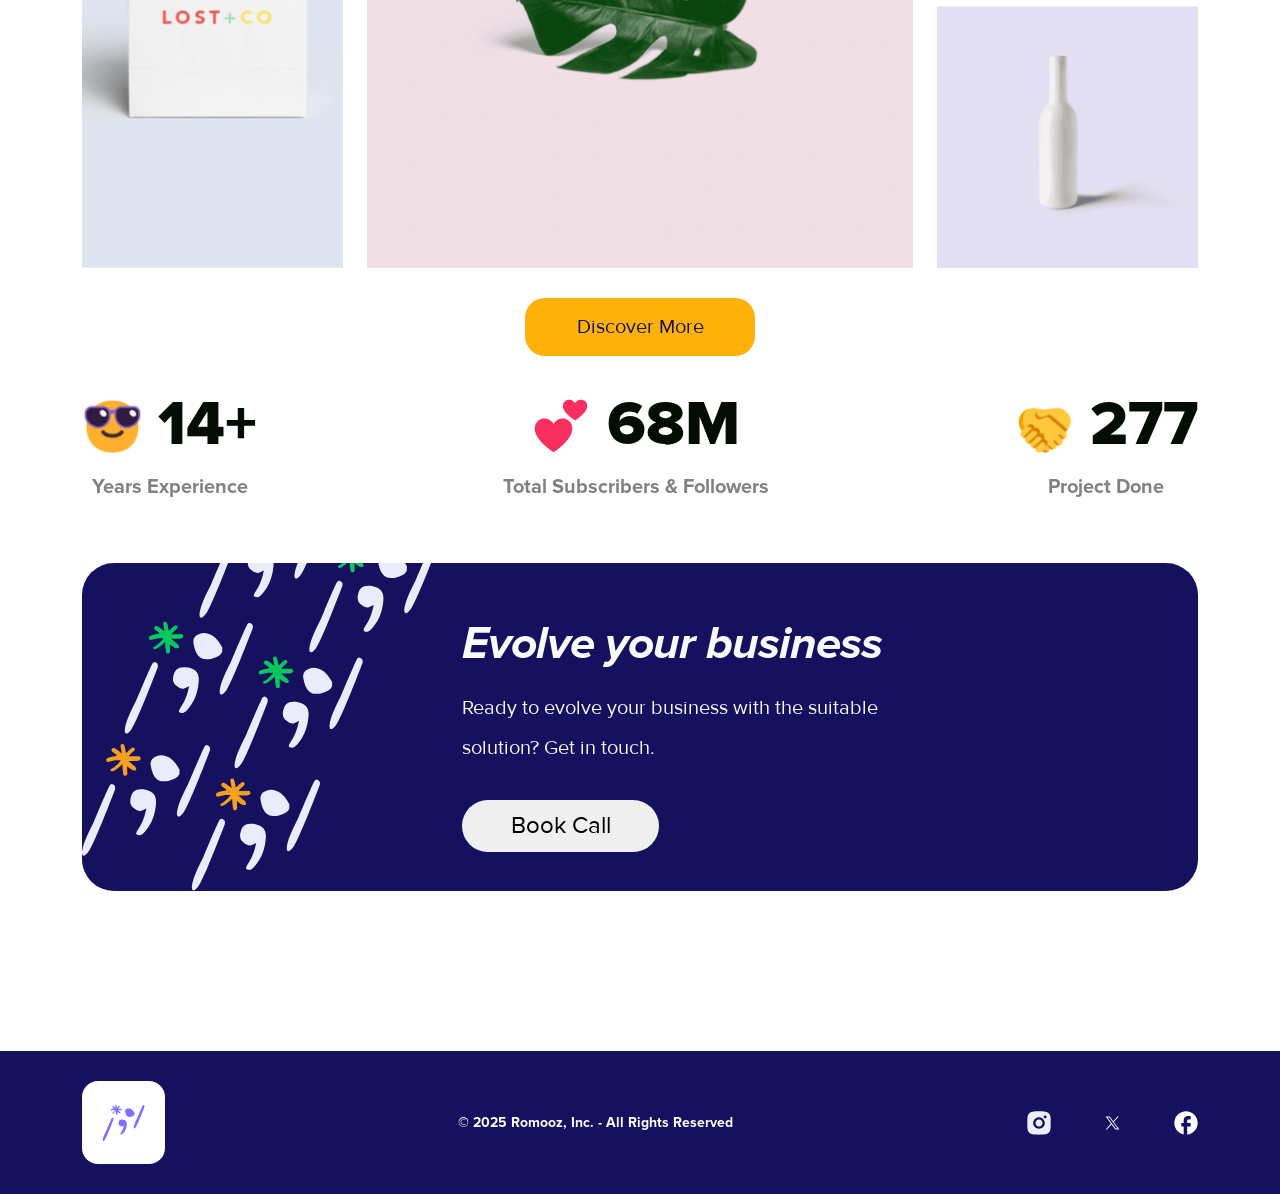
==== commit 07614aac: "fix: remove lazy loading from contact pattern image for improved rendering" ====
--- a/index.html
+++ b/index.html
@@ -243,7 +243,7 @@
                     <div class="row align-items-center">
                         <div class="col-lg-4">
                             <div class="rmz-contact__pattern">
-                                <img src="./assets/media/contact-pattern.svg" width="100%" alt="Romoz logo Pattern" loading="lazy" >
+                                <img src="./assets/media/contact-pattern.svg" width="100%" alt="Romoz logo Pattern" >
                             </div>
                         </div>
                         <div class="col-lg-8">
